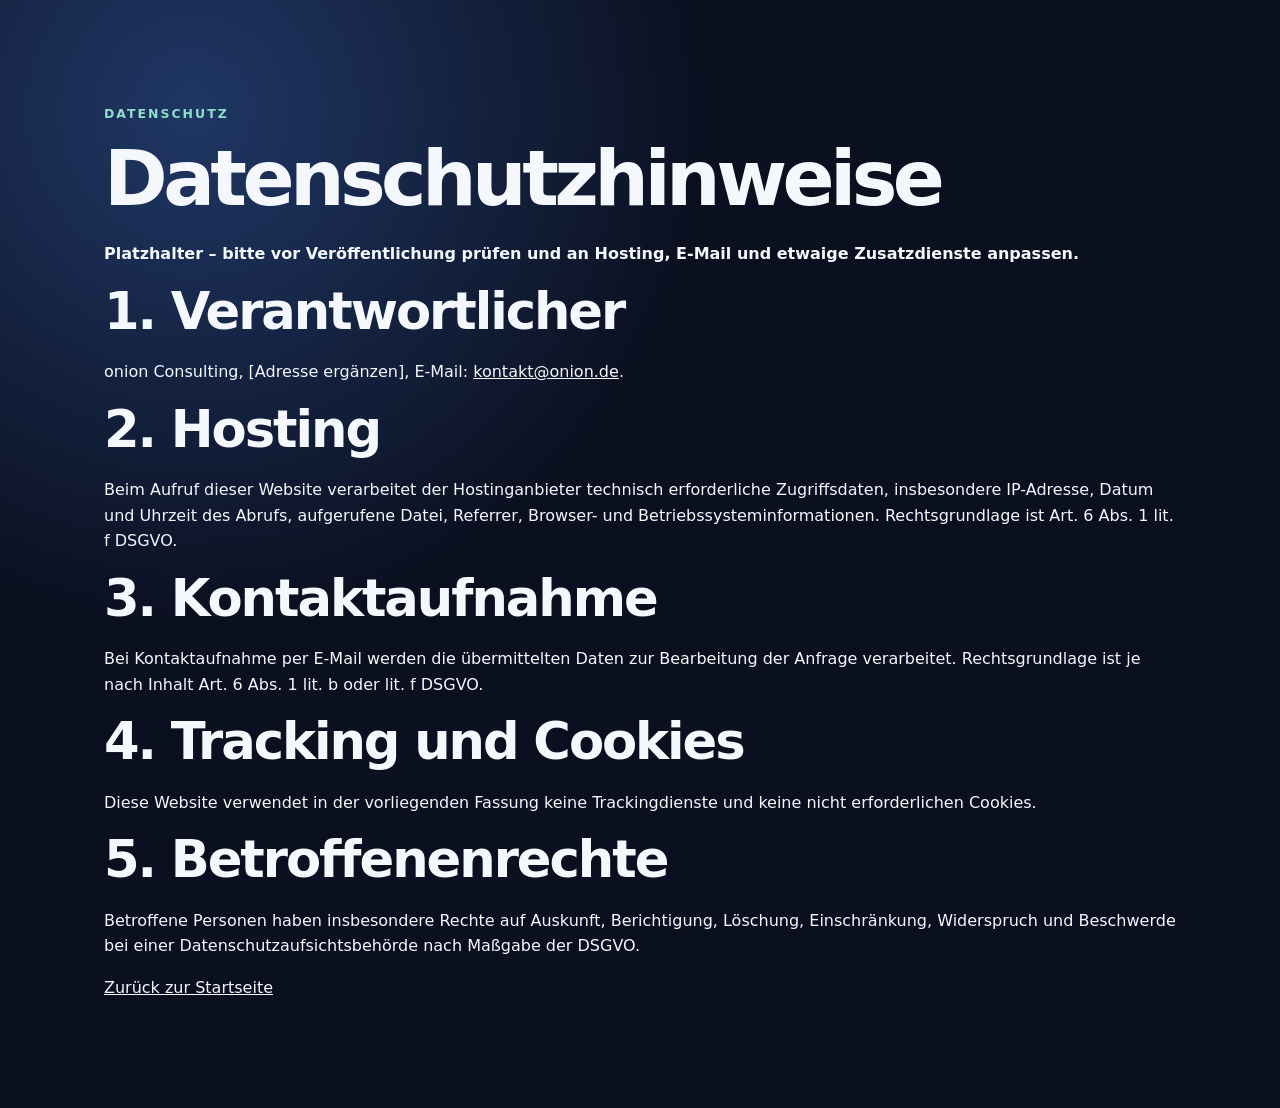
==== datenschutz.html @ c065c738 "Add files via upload" ====
<!doctype html><html lang="de"><head><meta charset="utf-8"><meta name="viewport" content="width=device-width, initial-scale=1"><title>Datenschutz | onion Consulting</title><link rel="stylesheet" href="assets/styles.css"></head><body><main class="section"><p class="eyebrow">Datenschutz</p><h1>Datenschutzhinweise</h1><p><strong>Platzhalter – bitte vor Veröffentlichung prüfen und an Hosting, E-Mail und etwaige Zusatzdienste anpassen.</strong></p><h2>1. Verantwortlicher</h2><p>onion Consulting, [Adresse ergänzen], E-Mail: <a href="mailto:kontakt@onion.de">kontakt@onion.de</a>.</p><h2>2. Hosting</h2><p>Beim Aufruf dieser Website verarbeitet der Hostinganbieter technisch erforderliche Zugriffsdaten, insbesondere IP-Adresse, Datum und Uhrzeit des Abrufs, aufgerufene Datei, Referrer, Browser- und Betriebssysteminformationen. Rechtsgrundlage ist Art. 6 Abs. 1 lit. f DSGVO.</p><h2>3. Kontaktaufnahme</h2><p>Bei Kontaktaufnahme per E-Mail werden die übermittelten Daten zur Bearbeitung der Anfrage verarbeitet. Rechtsgrundlage ist je nach Inhalt Art. 6 Abs. 1 lit. b oder lit. f DSGVO.</p><h2>4. Tracking und Cookies</h2><p>Diese Website verwendet in der vorliegenden Fassung keine Trackingdienste und keine nicht erforderlichen Cookies.</p><h2>5. Betroffenenrechte</h2><p>Betroffene Personen haben insbesondere Rechte auf Auskunft, Berichtigung, Löschung, Einschränkung, Widerspruch und Beschwerde bei einer Datenschutzaufsichtsbehörde nach Maßgabe der DSGVO.</p><p><a href="index.html">Zurück zur Startseite</a></p></main></body></html>
---- assets/styles.css ----
:root {
  --bg: #0b1020;
  --panel: #111a33;
  --text: #f4f7fb;
  --muted: #b9c3d6;
  --accent: #8ddfcb;
  --accent-dark: #48bba5;
  --line: rgba(255,255,255,.12);
  --shadow: 0 20px 60px rgba(0,0,0,.35);
  font-family: Inter, ui-sans-serif, system-ui, -apple-system, BlinkMacSystemFont, "Segoe UI", sans-serif;
}
* { box-sizing: border-box; }
html { scroll-behavior: smooth; }
body { margin: 0; color: var(--text); background: radial-gradient(circle at 15% 10%, #1f3765 0, transparent 35%), var(--bg); line-height: 1.6; }
a { color: inherit; }
.site-header { position: sticky; top: 0; z-index: 10; backdrop-filter: blur(16px); background: rgba(11,16,32,.78); border-bottom: 1px solid var(--line); }
.nav { max-width: 1120px; margin: 0 auto; padding: 18px 24px; display: flex; align-items: center; justify-content: space-between; }
.brand { display: flex; align-items: center; gap: 12px; text-decoration: none; font-weight: 750; }
.brand-mark { display: inline-grid; place-items: center; width: 36px; height: 36px; border-radius: 12px; background: linear-gradient(135deg, var(--accent), #fff0a3); color: #0b1020; font-weight: 900; }
.nav-links { display: flex; gap: 24px; color: var(--muted); }
.nav-links a { text-decoration: none; }
.nav-links a:hover { color: var(--text); }
.nav-toggle { display: none; }
.hero, .section { max-width: 1120px; margin: 0 auto; padding: 92px 24px; }
.hero { display: grid; grid-template-columns: minmax(0, 1fr) 340px; gap: 56px; align-items: center; }
.eyebrow { color: var(--accent); text-transform: uppercase; letter-spacing: .16em; font-size: .78rem; font-weight: 800; }
h1, h2, h3 { line-height: 1.1; margin: 0 0 20px; }
h1 { font-size: clamp(2.6rem, 6vw, 5.4rem); letter-spacing: -.06em; }
h2 { font-size: clamp(2rem, 4vw, 3.2rem); letter-spacing: -.04em; }
h3 { font-size: 1.35rem; }
.lead { font-size: 1.25rem; color: var(--muted); max-width: 780px; }
.hero-actions { display: flex; flex-wrap: wrap; gap: 14px; margin-top: 32px; }
.button { display: inline-flex; align-items: center; justify-content: center; min-height: 48px; padding: 0 20px; border-radius: 999px; font-weight: 750; text-decoration: none; border: 1px solid var(--line); }
.primary { background: var(--accent); color: #071017; border-color: var(--accent); }
.primary:hover { background: var(--accent-dark); }
.secondary { background: rgba(255,255,255,.06); }
.hero-card, .card, .cta { background: rgba(255,255,255,.06); border: 1px solid var(--line); border-radius: 28px; box-shadow: var(--shadow); }
.hero-card { padding: 28px; }
.hero-card ul { padding-left: 20px; color: var(--muted); }
.section-heading { max-width: 760px; margin-bottom: 34px; }
.grid { display: grid; grid-template-columns: repeat(4, minmax(0, 1fr)); gap: 18px; }
.card { padding: 26px; min-height: 250px; }
.card p, .cta p { color: var(--muted); }
.split { display: grid; grid-template-columns: .8fr 1.2fr; gap: 48px; align-items: start; }
.steps { display: grid; gap: 16px; }
.steps div { display: grid; grid-template-columns: 64px 1fr; gap: 18px; padding: 20px; border-top: 1px solid var(--line); }
.steps span { color: var(--accent); font-weight: 900; }
.cta { text-align: center; padding: 56px 28px; }
.footer { max-width: 1120px; margin: 0 auto; padding: 28px 24px 56px; display: flex; gap: 18px; justify-content: space-between; color: var(--muted); border-top: 1px solid var(--line); }
.footer a { color: var(--muted); }
@media (max-width: 900px) {
  .hero, .split { grid-template-columns: 1fr; }
  .grid { grid-template-columns: repeat(2, minmax(0, 1fr)); }
}
@media (max-width: 640px) {
  .nav { align-items: flex-start; }
  .nav-toggle { display: inline-flex; background: transparent; color: var(--text); border: 1px solid var(--line); border-radius: 999px; padding: 8px 12px; }
  .nav-links { display: none; position: absolute; left: 24px; right: 24px; top: 68px; padding: 18px; flex-direction: column; background: #111a33; border: 1px solid var(--line); border-radius: 18px; }
  .nav-links.open { display: flex; }
  .grid { grid-template-columns: 1fr; }
  .footer { flex-direction: column; }
}
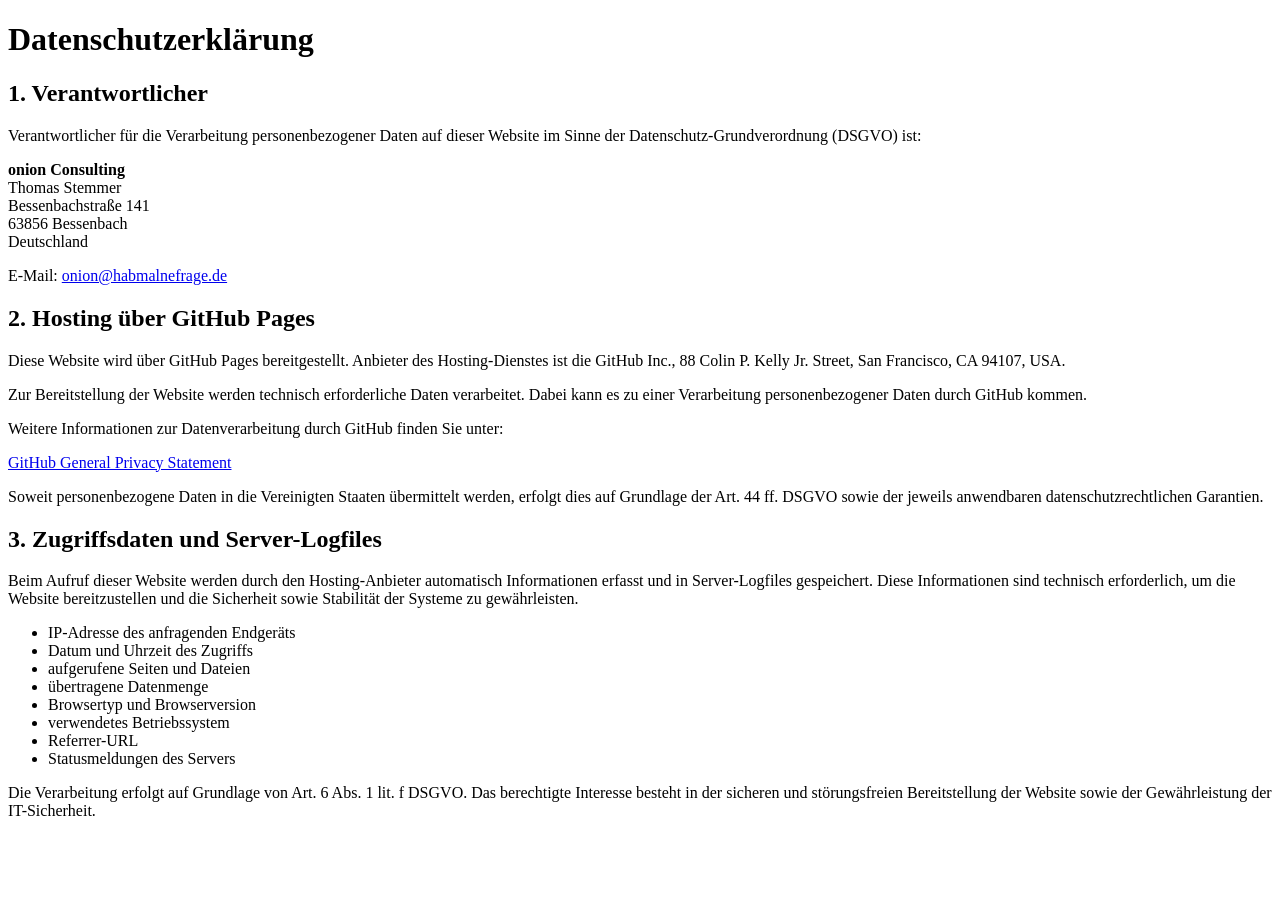
==== commit edf0813b: "Revise datenschutz.html with updated privacy policy Updated the privacy policy page with detailed in" ====
--- a/datenschutz.html
+++ b/datenschutz.html
@@ -1 +1,79 @@
-<!doctype html><html lang="de"><head><meta charset="utf-8"><meta name="viewport" content="width=device-width, initial-scale=1"><title>Datenschutz | onion Consulting</title><link rel="stylesheet" href="assets/styles.css"></head><body><main class="section"><p class="eyebrow">Datenschutz</p><h1>Datenschutzhinweise</h1><p><strong>Platzhalter – bitte vor Veröffentlichung prüfen und an Hosting, E-Mail und etwaige Zusatzdienste anpassen.</strong></p><h2>1. Verantwortlicher</h2><p>onion Consulting, [Adresse ergänzen], E-Mail: <a href="mailto:kontakt@onion.de">kontakt@onion.de</a>.</p><h2>2. Hosting</h2><p>Beim Aufruf dieser Website verarbeitet der Hostinganbieter technisch erforderliche Zugriffsdaten, insbesondere IP-Adresse, Datum und Uhrzeit des Abrufs, aufgerufene Datei, Referrer, Browser- und Betriebssysteminformationen. Rechtsgrundlage ist Art. 6 Abs. 1 lit. f DSGVO.</p><h2>3. Kontaktaufnahme</h2><p>Bei Kontaktaufnahme per E-Mail werden die übermittelten Daten zur Bearbeitung der Anfrage verarbeitet. Rechtsgrundlage ist je nach Inhalt Art. 6 Abs. 1 lit. b oder lit. f DSGVO.</p><h2>4. Tracking und Cookies</h2><p>Diese Website verwendet in der vorliegenden Fassung keine Trackingdienste und keine nicht erforderlichen Cookies.</p><h2>5. Betroffenenrechte</h2><p>Betroffene Personen haben insbesondere Rechte auf Auskunft, Berichtigung, Löschung, Einschränkung, Widerspruch und Beschwerde bei einer Datenschutzaufsichtsbehörde nach Maßgabe der DSGVO.</p><p><a href="index.html">Zurück zur Startseite</a></p></main></body></html>
+<!DOCTYPE html>
+<html lang="de">
+<head>
+    <meta charset="UTF-8">
+    <meta name="viewport" content="width=device-width, initial-scale=1.0">
+    <title>Datenschutzerklärung - onion Consulting</title>
+</head>
+<body>
+
+<h1>Datenschutzerklärung</h1>
+
+<h2>1. Verantwortlicher</h2>
+
+<p>
+Verantwortlicher für die Verarbeitung personenbezogener Daten auf dieser Website im Sinne der Datenschutz-Grundverordnung (DSGVO) ist:
+</p>
+
+<p>
+<strong>onion Consulting</strong><br>
+Thomas Stemmer<br>
+Bessenbachstraße 141<br>
+63856 Bessenbach<br>
+Deutschland
+</p>
+
+<p>
+E-Mail:
+<a href="mailto:onion@habmalnefrage.de">onion@habmalnefrage.de</a>
+</p>
+
+<h2>2. Hosting über GitHub Pages</h2>
+
+<p>
+Diese Website wird über GitHub Pages bereitgestellt. Anbieter des Hosting-Dienstes ist die GitHub Inc., 88 Colin P. Kelly Jr. Street, San Francisco, CA 94107, USA.
+</p>
+
+<p>
+Zur Bereitstellung der Website werden technisch erforderliche Daten verarbeitet. Dabei kann es zu einer Verarbeitung personenbezogener Daten durch GitHub kommen.
+</p>
+
+<p>
+Weitere Informationen zur Datenverarbeitung durch GitHub finden Sie unter:
+</p>
+
+<p>
+<a href="https://docs.github.com/site-policy/privacy-policies/github-general-privacy-statement" target="_blank">
+GitHub General Privacy Statement
+</a>
+</p>
+
+<p>
+Soweit personenbezogene Daten in die Vereinigten Staaten übermittelt werden, erfolgt dies auf Grundlage der Art. 44 ff. DSGVO sowie der jeweils anwendbaren datenschutzrechtlichen Garantien.
+</p>
+
+<h2>3. Zugriffsdaten und Server-Logfiles</h2>
+
+<p>
+Beim Aufruf dieser Website werden durch den Hosting-Anbieter automatisch Informationen erfasst und in Server-Logfiles gespeichert. Diese Informationen sind technisch erforderlich, um die Website bereitzustellen und die Sicherheit sowie Stabilität der Systeme zu gewährleisten.
+</p>
+
+<ul>
+<li>IP-Adresse des anfragenden Endgeräts</li>
+<li>Datum und Uhrzeit des Zugriffs</li>
+<li>aufgerufene Seiten und Dateien</li>
+<li>übertragene Datenmenge</li>
+<li>Browsertyp und Browserversion</li>
+<li>verwendetes Betriebssystem</li>
+<li>Referrer-URL</li>
+<li>Statusmeldungen des Servers</li>
+</ul>
+
+<p>
+Die Verarbeitung erfolgt auf Grundlage von Art. 6 Abs. 1 lit. f DSGVO. Das berechtigte Interesse besteht in der sicheren und störungsfreien Bereitstellung der Website sowie der Gewährleistung der IT-Sicherheit.
+</p>
+
+<!-- weitere Kapitel folgen -->
+
+</body>
+</html>
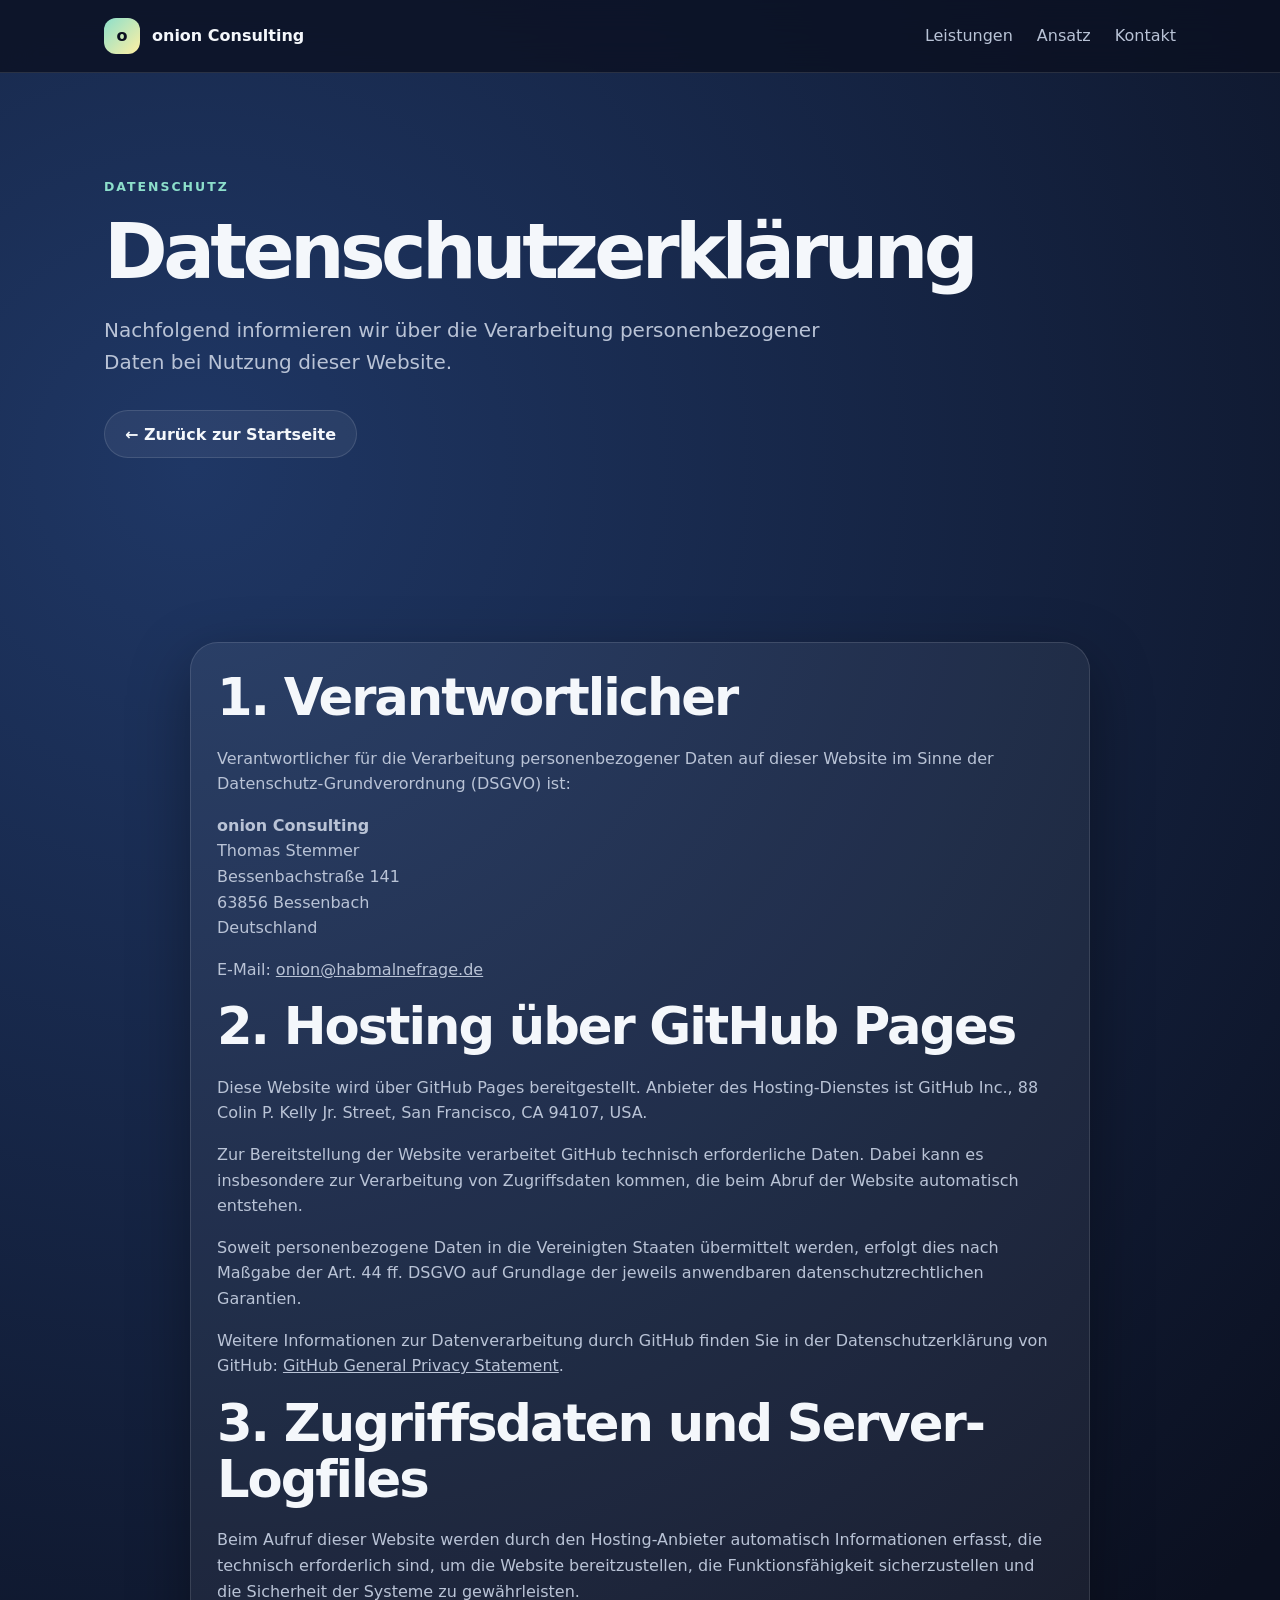
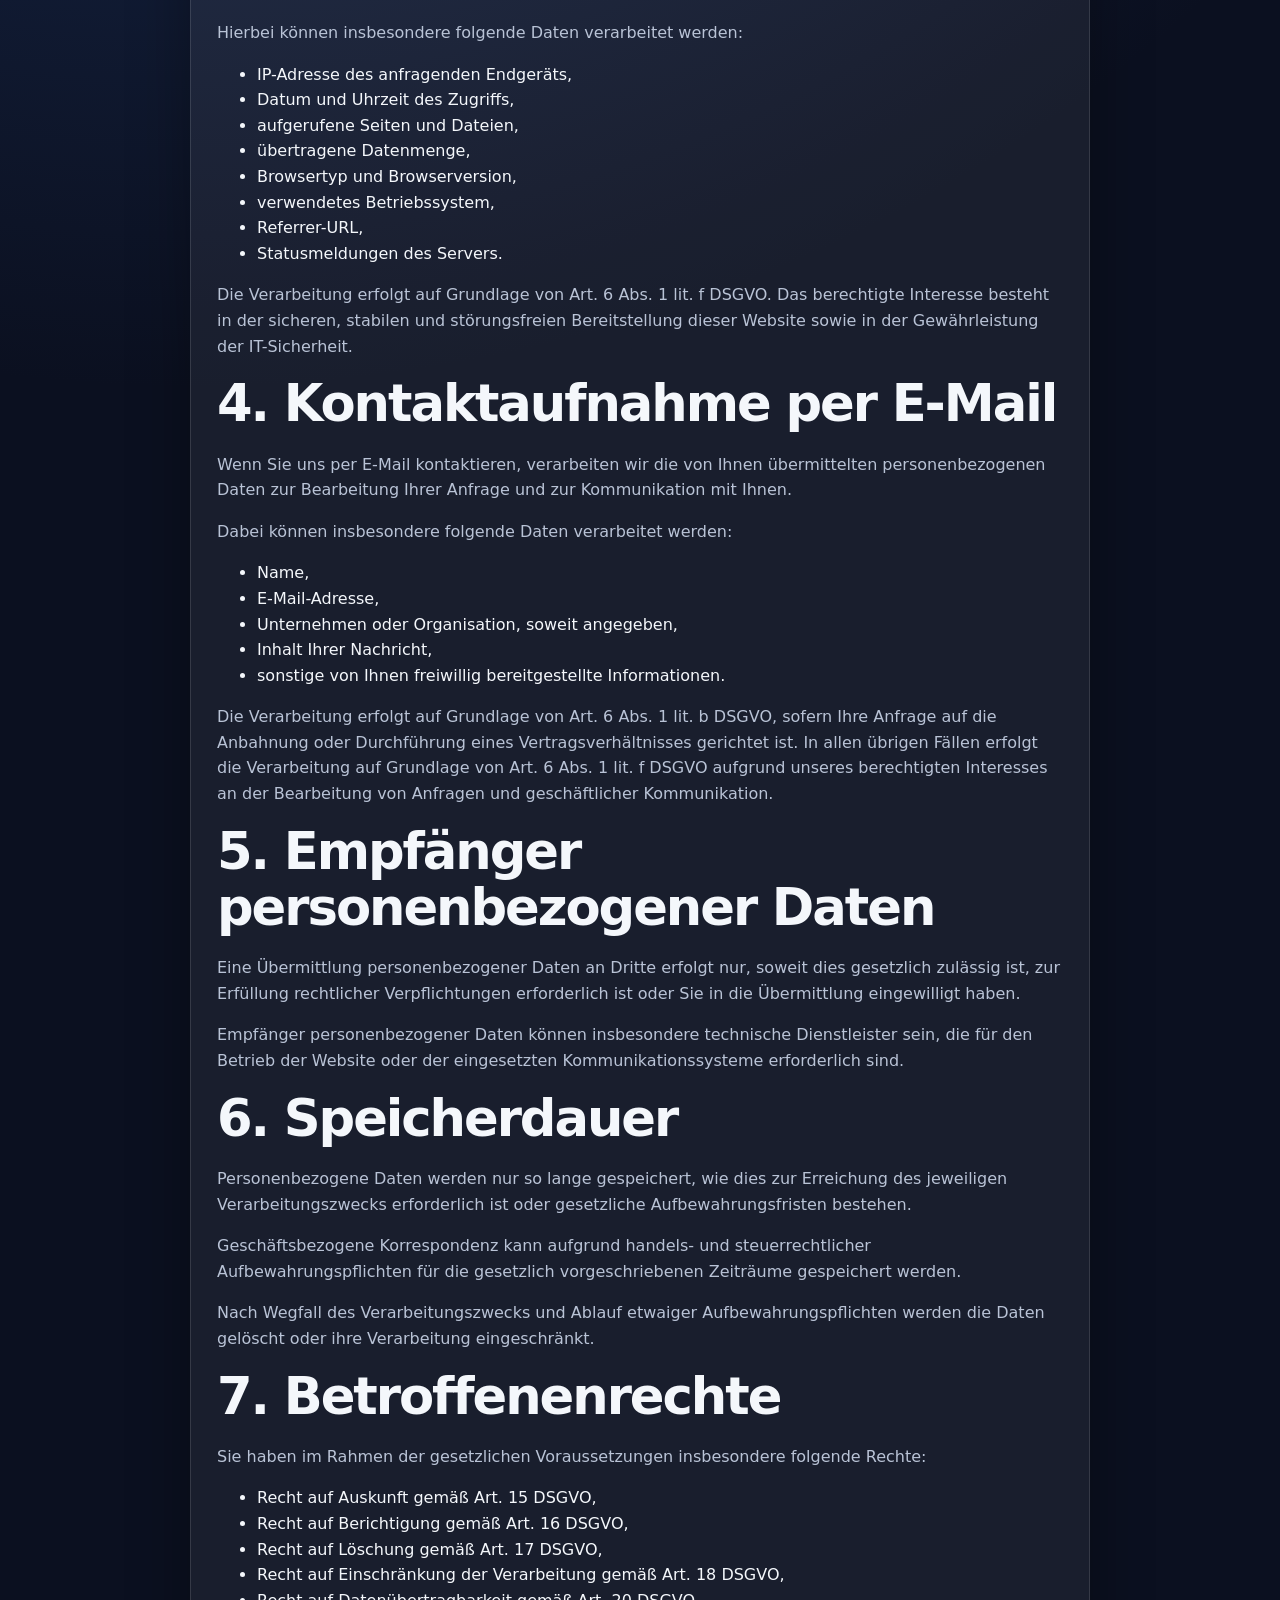
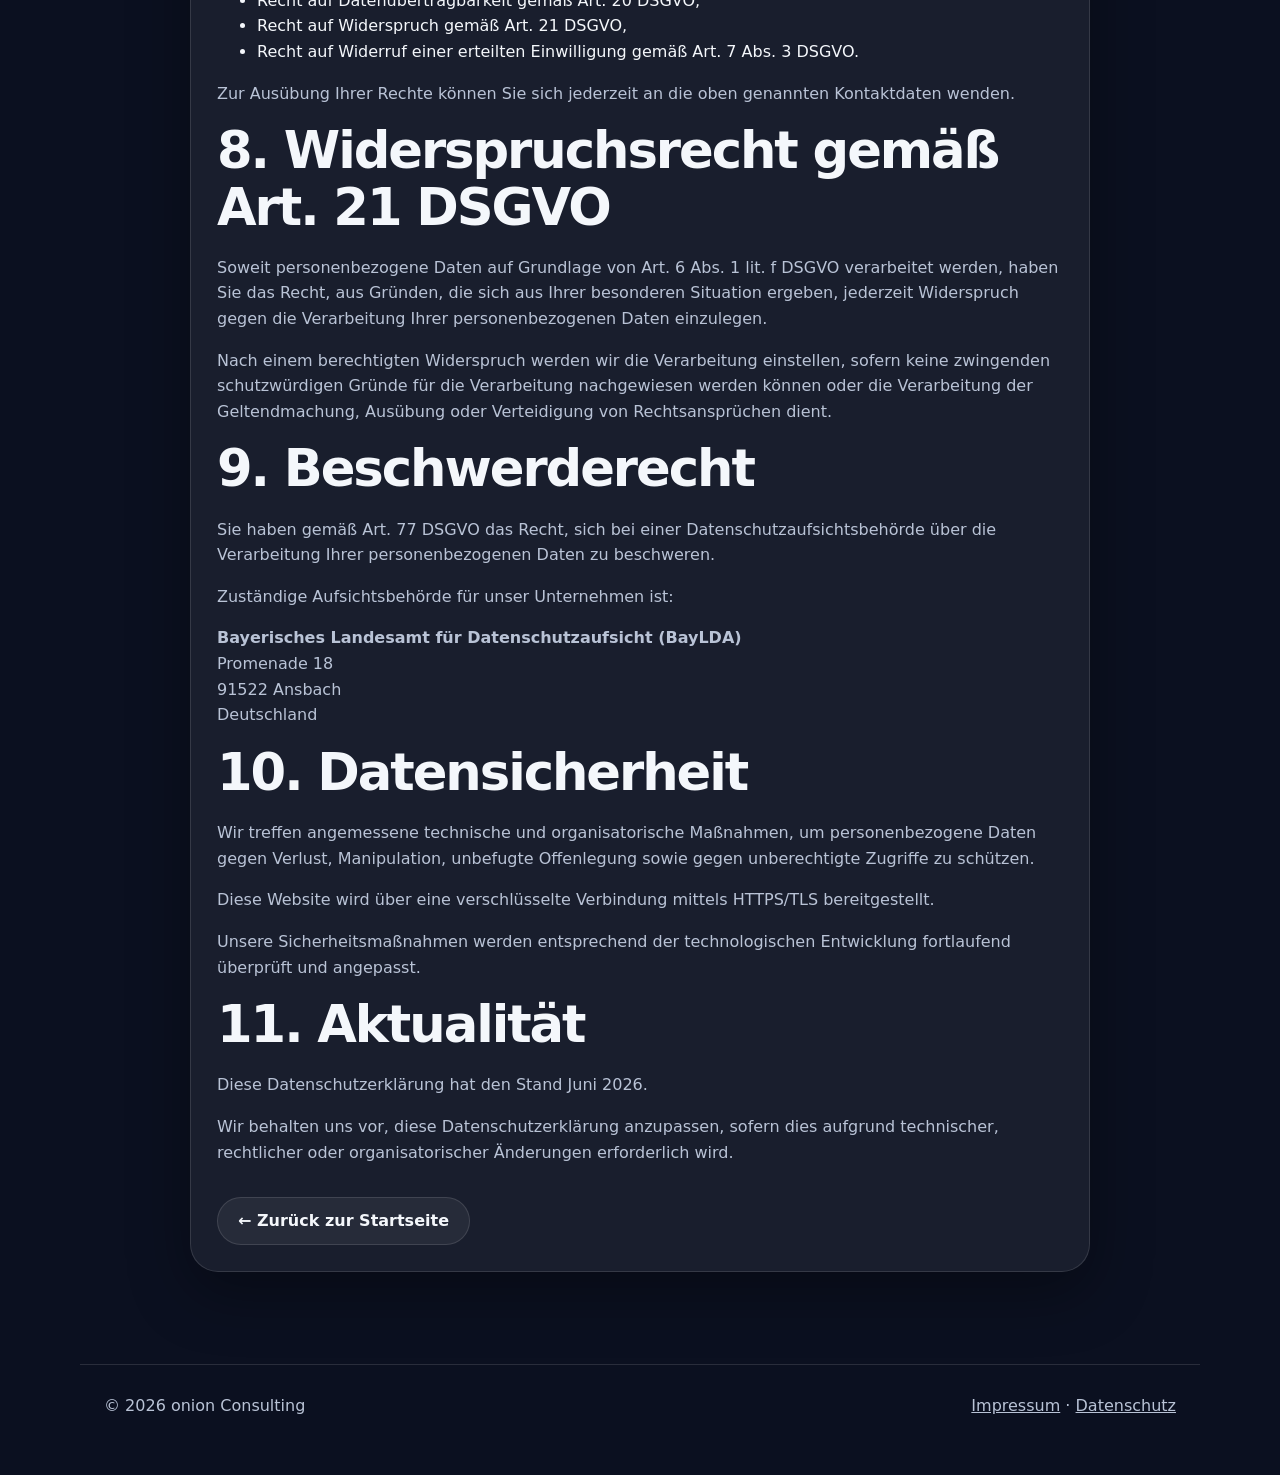
==== commit c1f10579: "Update datenschutz.html with new content and structure" ====
--- a/datenschutz.html
+++ b/datenschutz.html
@@ -1,79 +1,133 @@
-<!DOCTYPE html>
+<!doctype html>
 <html lang="de">
 <head>
-    <meta charset="UTF-8">
-    <meta name="viewport" content="width=device-width, initial-scale=1.0">
-    <title>Datenschutzerklärung - onion Consulting</title>
+  <meta charset="utf-8">
+  <meta name="viewport" content="width=device-width, initial-scale=1">
+  <title>Datenschutz | onion Consulting</title>
+  <meta name="description" content="Datenschutzerklärung der onion Consulting für die Nutzung dieser Website.">
+  <link rel="stylesheet" href="assets/styles.css">
 </head>
 <body>
+  <header class="site-header">
+    <nav class="nav" aria-label="Hauptnavigation">
+      <a class="brand" href="index.html" aria-label="onion Consulting Startseite">
+        <span class="brand-mark">o</span><span>onion Consulting</span>
+      </a>
+      <div class="nav-links" id="nav-links">
+        <a href="index.html#leistungen">Leistungen</a>
+        <a href="index.html#ansatz">Ansatz</a>
+        <a href="index.html#kontakt">Kontakt</a>
+      </div>
+    </nav>
+  </header>
 
-<h1>Datenschutzerklärung</h1>
+  <main>
+    <section class="section">
+      <p class="eyebrow">Datenschutz</p>
+      <h1>Datenschutzerklärung</h1>
+      <p class="lead">Nachfolgend informieren wir über die Verarbeitung personenbezogener Daten bei Nutzung dieser Website.</p>
+      <div class="hero-actions">
+        <a class="button secondary" href="index.html">← Zurück zur Startseite</a>
+      </div>
+    </section>
 
-<h2>1. Verantwortlicher</h2>
+    <section class="section">
+      <article class="card" style="min-height:auto; max-width: 900px; margin: 0 auto;">
+        <h2>1. Verantwortlicher</h2>
+        <p>Verantwortlicher für die Verarbeitung personenbezogener Daten auf dieser Website im Sinne der Datenschutz-Grundverordnung (DSGVO) ist:</p>
+        <p><strong>onion Consulting</strong><br>
+        Thomas Stemmer<br>
+        Bessenbachstraße 141<br>
+        63856 Bessenbach<br>
+        Deutschland</p>
+        <p>E-Mail: <a href="mailto:onion@habmalnefrage.de">onion@habmalnefrage.de</a></p>
 
-<p>
-Verantwortlicher für die Verarbeitung personenbezogener Daten auf dieser Website im Sinne der Datenschutz-Grundverordnung (DSGVO) ist:
-</p>
+        <h2>2. Hosting über GitHub Pages</h2>
+        <p>Diese Website wird über GitHub Pages bereitgestellt. Anbieter des Hosting-Dienstes ist GitHub Inc., 88 Colin P. Kelly Jr. Street, San Francisco, CA 94107, USA.</p>
+        <p>Zur Bereitstellung der Website verarbeitet GitHub technisch erforderliche Daten. Dabei kann es insbesondere zur Verarbeitung von Zugriffsdaten kommen, die beim Abruf der Website automatisch entstehen.</p>
+        <p>Soweit personenbezogene Daten in die Vereinigten Staaten übermittelt werden, erfolgt dies nach Maßgabe der Art. 44 ff. DSGVO auf Grundlage der jeweils anwendbaren datenschutzrechtlichen Garantien.</p>
+        <p>Weitere Informationen zur Datenverarbeitung durch GitHub finden Sie in der Datenschutzerklärung von GitHub: <a href="https://docs.github.com/site-policy/privacy-policies/github-general-privacy-statement" target="_blank" rel="noopener noreferrer">GitHub General Privacy Statement</a>.</p>
 
-<p>
-<strong>onion Consulting</strong><br>
-Thomas Stemmer<br>
-Bessenbachstraße 141<br>
-63856 Bessenbach<br>
-Deutschland
-</p>
+        <h2>3. Zugriffsdaten und Server-Logfiles</h2>
+        <p>Beim Aufruf dieser Website werden durch den Hosting-Anbieter automatisch Informationen erfasst, die technisch erforderlich sind, um die Website bereitzustellen, die Funktionsfähigkeit sicherzustellen und die Sicherheit der Systeme zu gewährleisten.</p>
+        <p>Hierbei können insbesondere folgende Daten verarbeitet werden:</p>
+        <ul>
+          <li>IP-Adresse des anfragenden Endgeräts,</li>
+          <li>Datum und Uhrzeit des Zugriffs,</li>
+          <li>aufgerufene Seiten und Dateien,</li>
+          <li>übertragene Datenmenge,</li>
+          <li>Browsertyp und Browserversion,</li>
+          <li>verwendetes Betriebssystem,</li>
+          <li>Referrer-URL,</li>
+          <li>Statusmeldungen des Servers.</li>
+        </ul>
+        <p>Die Verarbeitung erfolgt auf Grundlage von Art. 6 Abs. 1 lit. f DSGVO. Das berechtigte Interesse besteht in der sicheren, stabilen und störungsfreien Bereitstellung dieser Website sowie in der Gewährleistung der IT-Sicherheit.</p>
 
-<p>
-E-Mail:
-<a href="mailto:onion@habmalnefrage.de">onion@habmalnefrage.de</a>
-</p>
+        <h2>4. Kontaktaufnahme per E-Mail</h2>
+        <p>Wenn Sie uns per E-Mail kontaktieren, verarbeiten wir die von Ihnen übermittelten personenbezogenen Daten zur Bearbeitung Ihrer Anfrage und zur Kommunikation mit Ihnen.</p>
+        <p>Dabei können insbesondere folgende Daten verarbeitet werden:</p>
+        <ul>
+          <li>Name,</li>
+          <li>E-Mail-Adresse,</li>
+          <li>Unternehmen oder Organisation, soweit angegeben,</li>
+          <li>Inhalt Ihrer Nachricht,</li>
+          <li>sonstige von Ihnen freiwillig bereitgestellte Informationen.</li>
+        </ul>
+        <p>Die Verarbeitung erfolgt auf Grundlage von Art. 6 Abs. 1 lit. b DSGVO, sofern Ihre Anfrage auf die Anbahnung oder Durchführung eines Vertragsverhältnisses gerichtet ist. In allen übrigen Fällen erfolgt die Verarbeitung auf Grundlage von Art. 6 Abs. 1 lit. f DSGVO aufgrund unseres berechtigten Interesses an der Bearbeitung von Anfragen und geschäftlicher Kommunikation.</p>
 
-<h2>2. Hosting über GitHub Pages</h2>
+        <h2>5. Empfänger personenbezogener Daten</h2>
+        <p>Eine Übermittlung personenbezogener Daten an Dritte erfolgt nur, soweit dies gesetzlich zulässig ist, zur Erfüllung rechtlicher Verpflichtungen erforderlich ist oder Sie in die Übermittlung eingewilligt haben.</p>
+        <p>Empfänger personenbezogener Daten können insbesondere technische Dienstleister sein, die für den Betrieb der Website oder der eingesetzten Kommunikationssysteme erforderlich sind.</p>
 
-<p>
-Diese Website wird über GitHub Pages bereitgestellt. Anbieter des Hosting-Dienstes ist die GitHub Inc., 88 Colin P. Kelly Jr. Street, San Francisco, CA 94107, USA.
-</p>
+        <h2>6. Speicherdauer</h2>
+        <p>Personenbezogene Daten werden nur so lange gespeichert, wie dies zur Erreichung des jeweiligen Verarbeitungszwecks erforderlich ist oder gesetzliche Aufbewahrungsfristen bestehen.</p>
+        <p>Geschäftsbezogene Korrespondenz kann aufgrund handels- und steuerrechtlicher Aufbewahrungspflichten für die gesetzlich vorgeschriebenen Zeiträume gespeichert werden.</p>
+        <p>Nach Wegfall des Verarbeitungszwecks und Ablauf etwaiger Aufbewahrungspflichten werden die Daten gelöscht oder ihre Verarbeitung eingeschränkt.</p>
 
-<p>
-Zur Bereitstellung der Website werden technisch erforderliche Daten verarbeitet. Dabei kann es zu einer Verarbeitung personenbezogener Daten durch GitHub kommen.
-</p>
+        <h2>7. Betroffenenrechte</h2>
+        <p>Sie haben im Rahmen der gesetzlichen Voraussetzungen insbesondere folgende Rechte:</p>
+        <ul>
+          <li>Recht auf Auskunft gemäß Art. 15 DSGVO,</li>
+          <li>Recht auf Berichtigung gemäß Art. 16 DSGVO,</li>
+          <li>Recht auf Löschung gemäß Art. 17 DSGVO,</li>
+          <li>Recht auf Einschränkung der Verarbeitung gemäß Art. 18 DSGVO,</li>
+          <li>Recht auf Datenübertragbarkeit gemäß Art. 20 DSGVO,</li>
+          <li>Recht auf Widerspruch gemäß Art. 21 DSGVO,</li>
+          <li>Recht auf Widerruf einer erteilten Einwilligung gemäß Art. 7 Abs. 3 DSGVO.</li>
+        </ul>
+        <p>Zur Ausübung Ihrer Rechte können Sie sich jederzeit an die oben genannten Kontaktdaten wenden.</p>
 
-<p>
-Weitere Informationen zur Datenverarbeitung durch GitHub finden Sie unter:
-</p>
+        <h2>8. Widerspruchsrecht gemäß Art. 21 DSGVO</h2>
+        <p>Soweit personenbezogene Daten auf Grundlage von Art. 6 Abs. 1 lit. f DSGVO verarbeitet werden, haben Sie das Recht, aus Gründen, die sich aus Ihrer besonderen Situation ergeben, jederzeit Widerspruch gegen die Verarbeitung Ihrer personenbezogenen Daten einzulegen.</p>
+        <p>Nach einem berechtigten Widerspruch werden wir die Verarbeitung einstellen, sofern keine zwingenden schutzwürdigen Gründe für die Verarbeitung nachgewiesen werden können oder die Verarbeitung der Geltendmachung, Ausübung oder Verteidigung von Rechtsansprüchen dient.</p>
 
-<p>
-<a href="https://docs.github.com/site-policy/privacy-policies/github-general-privacy-statement" target="_blank">
-GitHub General Privacy Statement
-</a>
-</p>
+        <h2>9. Beschwerderecht</h2>
+        <p>Sie haben gemäß Art. 77 DSGVO das Recht, sich bei einer Datenschutzaufsichtsbehörde über die Verarbeitung Ihrer personenbezogenen Daten zu beschweren.</p>
+        <p>Zuständige Aufsichtsbehörde für unser Unternehmen ist:</p>
+        <p><strong>Bayerisches Landesamt für Datenschutzaufsicht (BayLDA)</strong><br>
+        Promenade 18<br>
+        91522 Ansbach<br>
+        Deutschland</p>
 
-<p>
-Soweit personenbezogene Daten in die Vereinigten Staaten übermittelt werden, erfolgt dies auf Grundlage der Art. 44 ff. DSGVO sowie der jeweils anwendbaren datenschutzrechtlichen Garantien.
-</p>
+        <h2>10. Datensicherheit</h2>
+        <p>Wir treffen angemessene technische und organisatorische Maßnahmen, um personenbezogene Daten gegen Verlust, Manipulation, unbefugte Offenlegung sowie gegen unberechtigte Zugriffe zu schützen.</p>
+        <p>Diese Website wird über eine verschlüsselte Verbindung mittels HTTPS/TLS bereitgestellt.</p>
+        <p>Unsere Sicherheitsmaßnahmen werden entsprechend der technologischen Entwicklung fortlaufend überprüft und angepasst.</p>
 
-<h2>3. Zugriffsdaten und Server-Logfiles</h2>
+        <h2>11. Aktualität</h2>
+        <p>Diese Datenschutzerklärung hat den Stand Juni 2026.</p>
+        <p>Wir behalten uns vor, diese Datenschutzerklärung anzupassen, sofern dies aufgrund technischer, rechtlicher oder organisatorischer Änderungen erforderlich wird.</p>
 
-<p>
-Beim Aufruf dieser Website werden durch den Hosting-Anbieter automatisch Informationen erfasst und in Server-Logfiles gespeichert. Diese Informationen sind technisch erforderlich, um die Website bereitzustellen und die Sicherheit sowie Stabilität der Systeme zu gewährleisten.
-</p>
+        <div class="hero-actions">
+          <a class="button secondary" href="index.html">← Zurück zur Startseite</a>
+        </div>
+      </article>
+    </section>
+  </main>
 
-<ul>
-<li>IP-Adresse des anfragenden Endgeräts</li>
-<li>Datum und Uhrzeit des Zugriffs</li>
-<li>aufgerufene Seiten und Dateien</li>
-<li>übertragene Datenmenge</li>
-<li>Browsertyp und Browserversion</li>
-<li>verwendetes Betriebssystem</li>
-<li>Referrer-URL</li>
-<li>Statusmeldungen des Servers</li>
-</ul>
-
-<p>
-Die Verarbeitung erfolgt auf Grundlage von Art. 6 Abs. 1 lit. f DSGVO. Das berechtigte Interesse besteht in der sicheren und störungsfreien Bereitstellung der Website sowie der Gewährleistung der IT-Sicherheit.
-</p>
-
-<!-- weitere Kapitel folgen -->
-
+  <footer class="footer">
+    <span>© 2026 onion Consulting</span>
+    <span><a href="impressum.html">Impressum</a> · <a href="datenschutz.html">Datenschutz</a></span>
+  </footer>
 </body>
 </html>
--- a/assets/styles.css
+++ b/assets/styles.css
@@ -0,0 +1,62 @@
+:root {
+  --bg: #0b1020;
+  --panel: #111a33;
+  --text: #f4f7fb;
+  --muted: #b9c3d6;
+  --accent: #8ddfcb;
+  --accent-dark: #48bba5;
+  --line: rgba(255,255,255,.12);
+  --shadow: 0 20px 60px rgba(0,0,0,.35);
+  font-family: Inter, ui-sans-serif, system-ui, -apple-system, BlinkMacSystemFont, "Segoe UI", sans-serif;
+}
+* { box-sizing: border-box; }
+html { scroll-behavior: smooth; }
+body { margin: 0; color: var(--text); background: radial-gradient(circle at 15% 10%, #1f3765 0, transparent 35%), var(--bg); line-height: 1.6; }
+a { color: inherit; }
+.site-header { position: sticky; top: 0; z-index: 10; backdrop-filter: blur(16px); background: rgba(11,16,32,.78); border-bottom: 1px solid var(--line); }
+.nav { max-width: 1120px; margin: 0 auto; padding: 18px 24px; display: flex; align-items: center; justify-content: space-between; }
+.brand { display: flex; align-items: center; gap: 12px; text-decoration: none; font-weight: 750; }
+.brand-mark { display: inline-grid; place-items: center; width: 36px; height: 36px; border-radius: 12px; background: linear-gradient(135deg, var(--accent), #fff0a3); color: #0b1020; font-weight: 900; }
+.nav-links { display: flex; gap: 24px; color: var(--muted); }
+.nav-links a { text-decoration: none; }
+.nav-links a:hover { color: var(--text); }
+.nav-toggle { display: none; }
+.hero, .section { max-width: 1120px; margin: 0 auto; padding: 92px 24px; }
+.hero { display: grid; grid-template-columns: minmax(0, 1fr) 340px; gap: 56px; align-items: center; }
+.eyebrow { color: var(--accent); text-transform: uppercase; letter-spacing: .16em; font-size: .78rem; font-weight: 800; }
+h1, h2, h3 { line-height: 1.1; margin: 0 0 20px; }
+h1 { font-size: clamp(2.6rem, 6vw, 5.4rem); letter-spacing: -.06em; }
+h2 { font-size: clamp(2rem, 4vw, 3.2rem); letter-spacing: -.04em; }
+h3 { font-size: 1.35rem; }
+.lead { font-size: 1.25rem; color: var(--muted); max-width: 780px; }
+.hero-actions { display: flex; flex-wrap: wrap; gap: 14px; margin-top: 32px; }
+.button { display: inline-flex; align-items: center; justify-content: center; min-height: 48px; padding: 0 20px; border-radius: 999px; font-weight: 750; text-decoration: none; border: 1px solid var(--line); }
+.primary { background: var(--accent); color: #071017; border-color: var(--accent); }
+.primary:hover { background: var(--accent-dark); }
+.secondary { background: rgba(255,255,255,.06); }
+.hero-card, .card, .cta { background: rgba(255,255,255,.06); border: 1px solid var(--line); border-radius: 28px; box-shadow: var(--shadow); }
+.hero-card { padding: 28px; }
+.hero-card ul { padding-left: 20px; color: var(--muted); }
+.section-heading { max-width: 760px; margin-bottom: 34px; }
+.grid { display: grid; grid-template-columns: repeat(4, minmax(0, 1fr)); gap: 18px; }
+.card { padding: 26px; min-height: 250px; }
+.card p, .cta p { color: var(--muted); }
+.split { display: grid; grid-template-columns: .8fr 1.2fr; gap: 48px; align-items: start; }
+.steps { display: grid; gap: 16px; }
+.steps div { display: grid; grid-template-columns: 64px 1fr; gap: 18px; padding: 20px; border-top: 1px solid var(--line); }
+.steps span { color: var(--accent); font-weight: 900; }
+.cta { text-align: center; padding: 56px 28px; }
+.footer { max-width: 1120px; margin: 0 auto; padding: 28px 24px 56px; display: flex; gap: 18px; justify-content: space-between; color: var(--muted); border-top: 1px solid var(--line); }
+.footer a { color: var(--muted); }
+@media (max-width: 900px) {
+  .hero, .split { grid-template-columns: 1fr; }
+  .grid { grid-template-columns: repeat(2, minmax(0, 1fr)); }
+}
+@media (max-width: 640px) {
+  .nav { align-items: flex-start; }
+  .nav-toggle { display: inline-flex; background: transparent; color: var(--text); border: 1px solid var(--line); border-radius: 999px; padding: 8px 12px; }
+  .nav-links { display: none; position: absolute; left: 24px; right: 24px; top: 68px; padding: 18px; flex-direction: column; background: #111a33; border: 1px solid var(--line); border-radius: 18px; }
+  .nav-links.open { display: flex; }
+  .grid { grid-template-columns: 1fr; }
+  .footer { flex-direction: column; }
+}
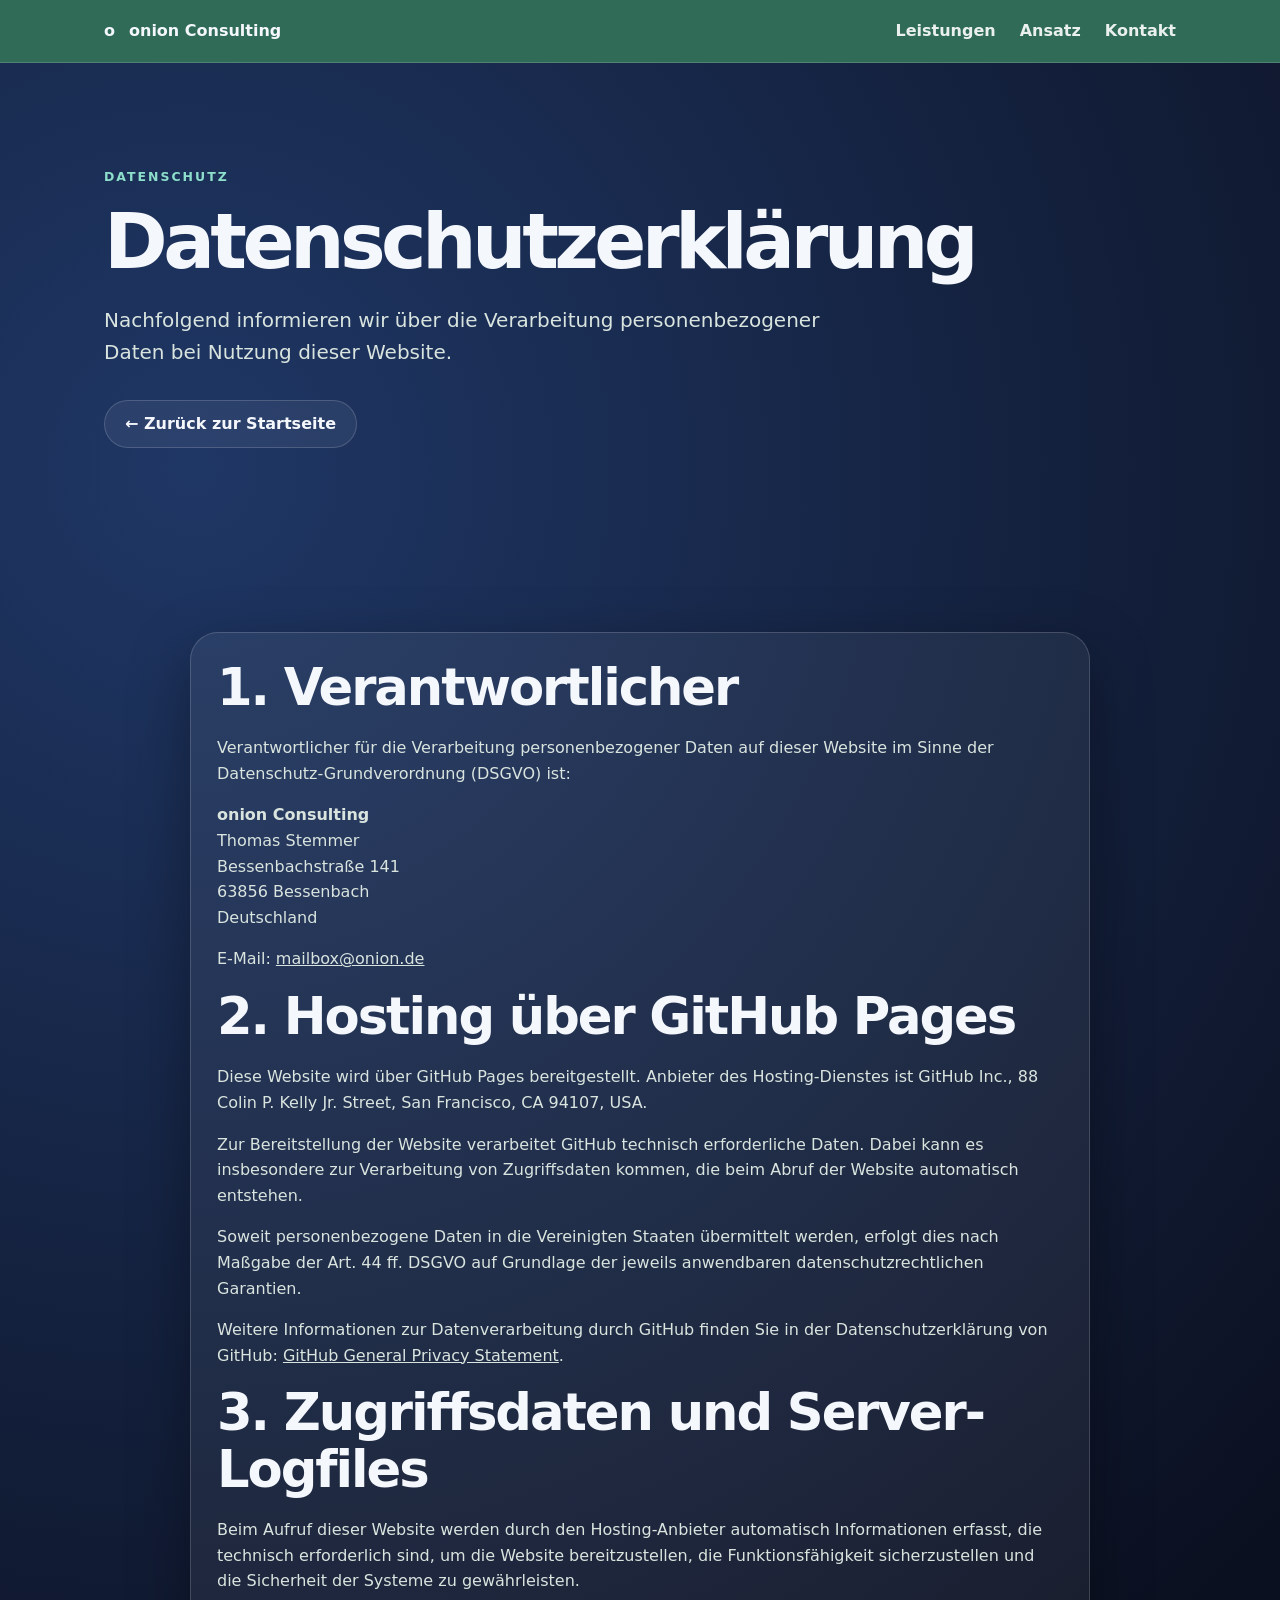
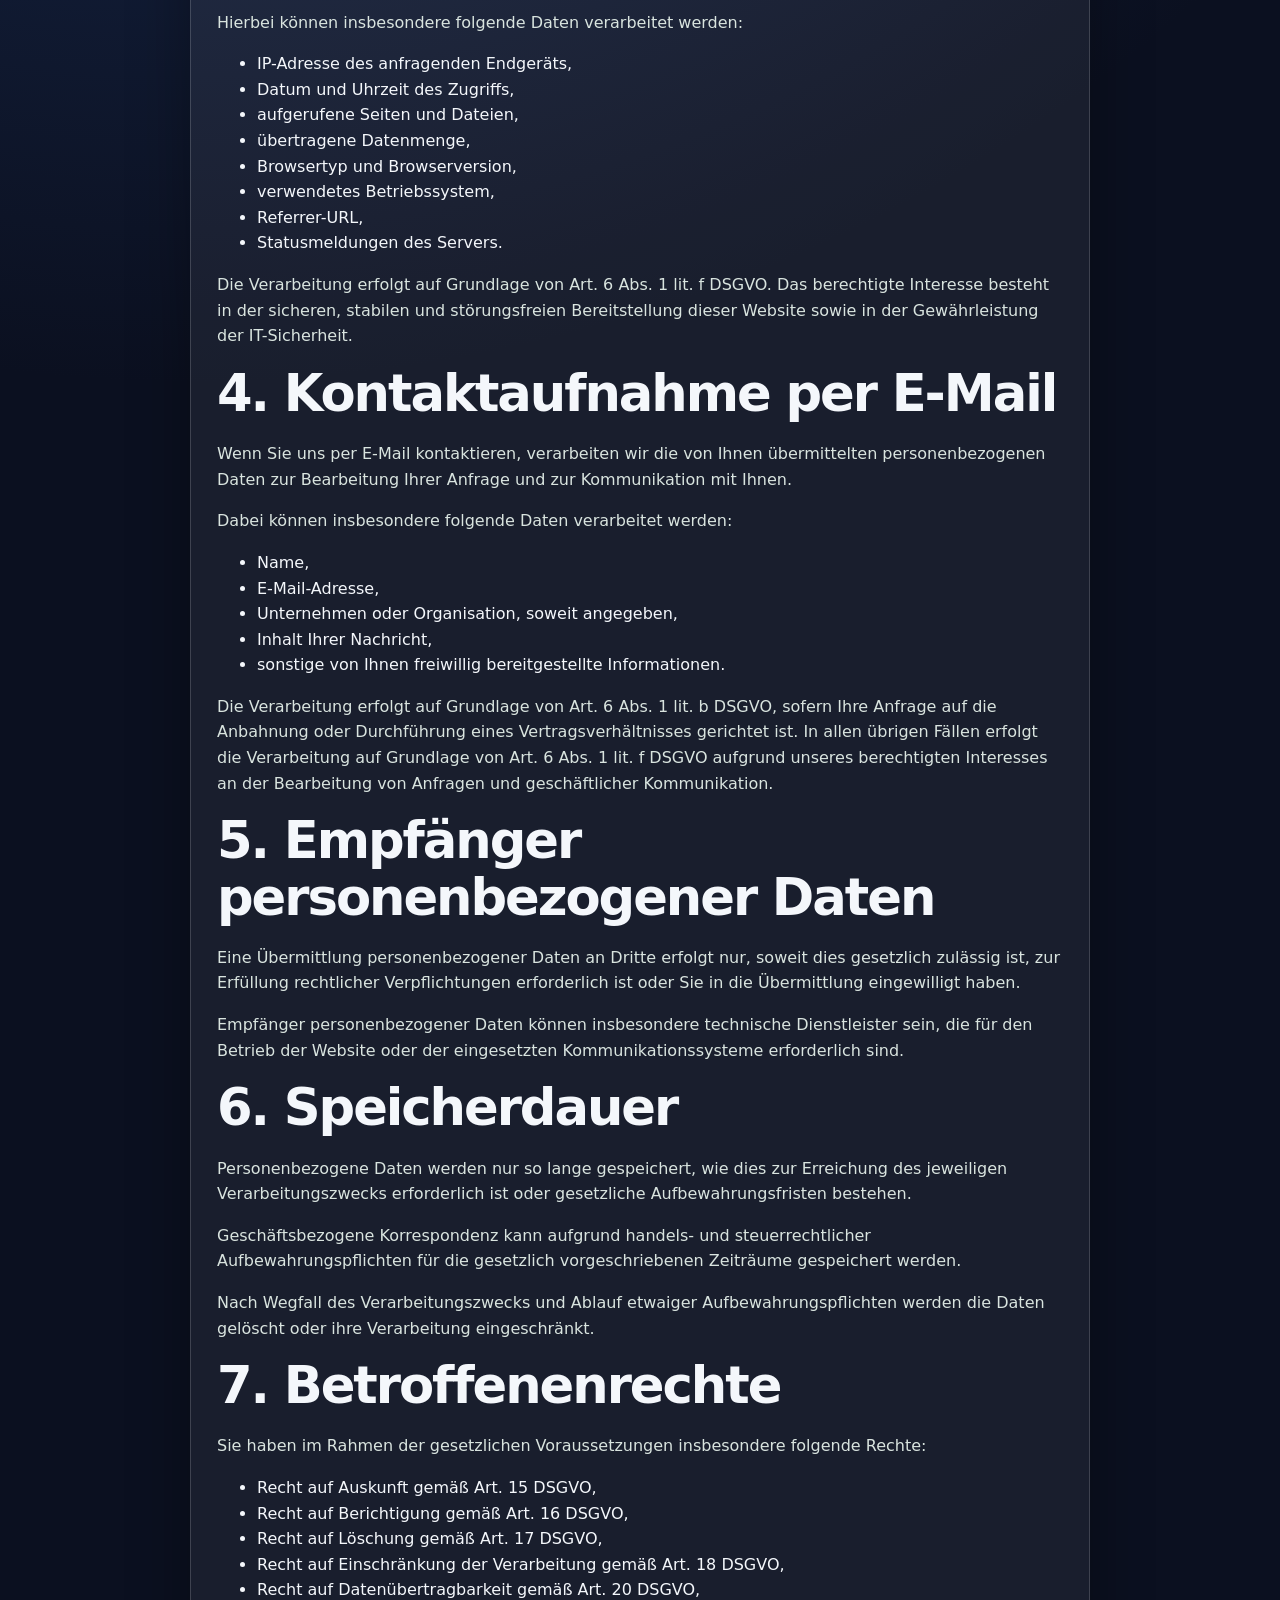
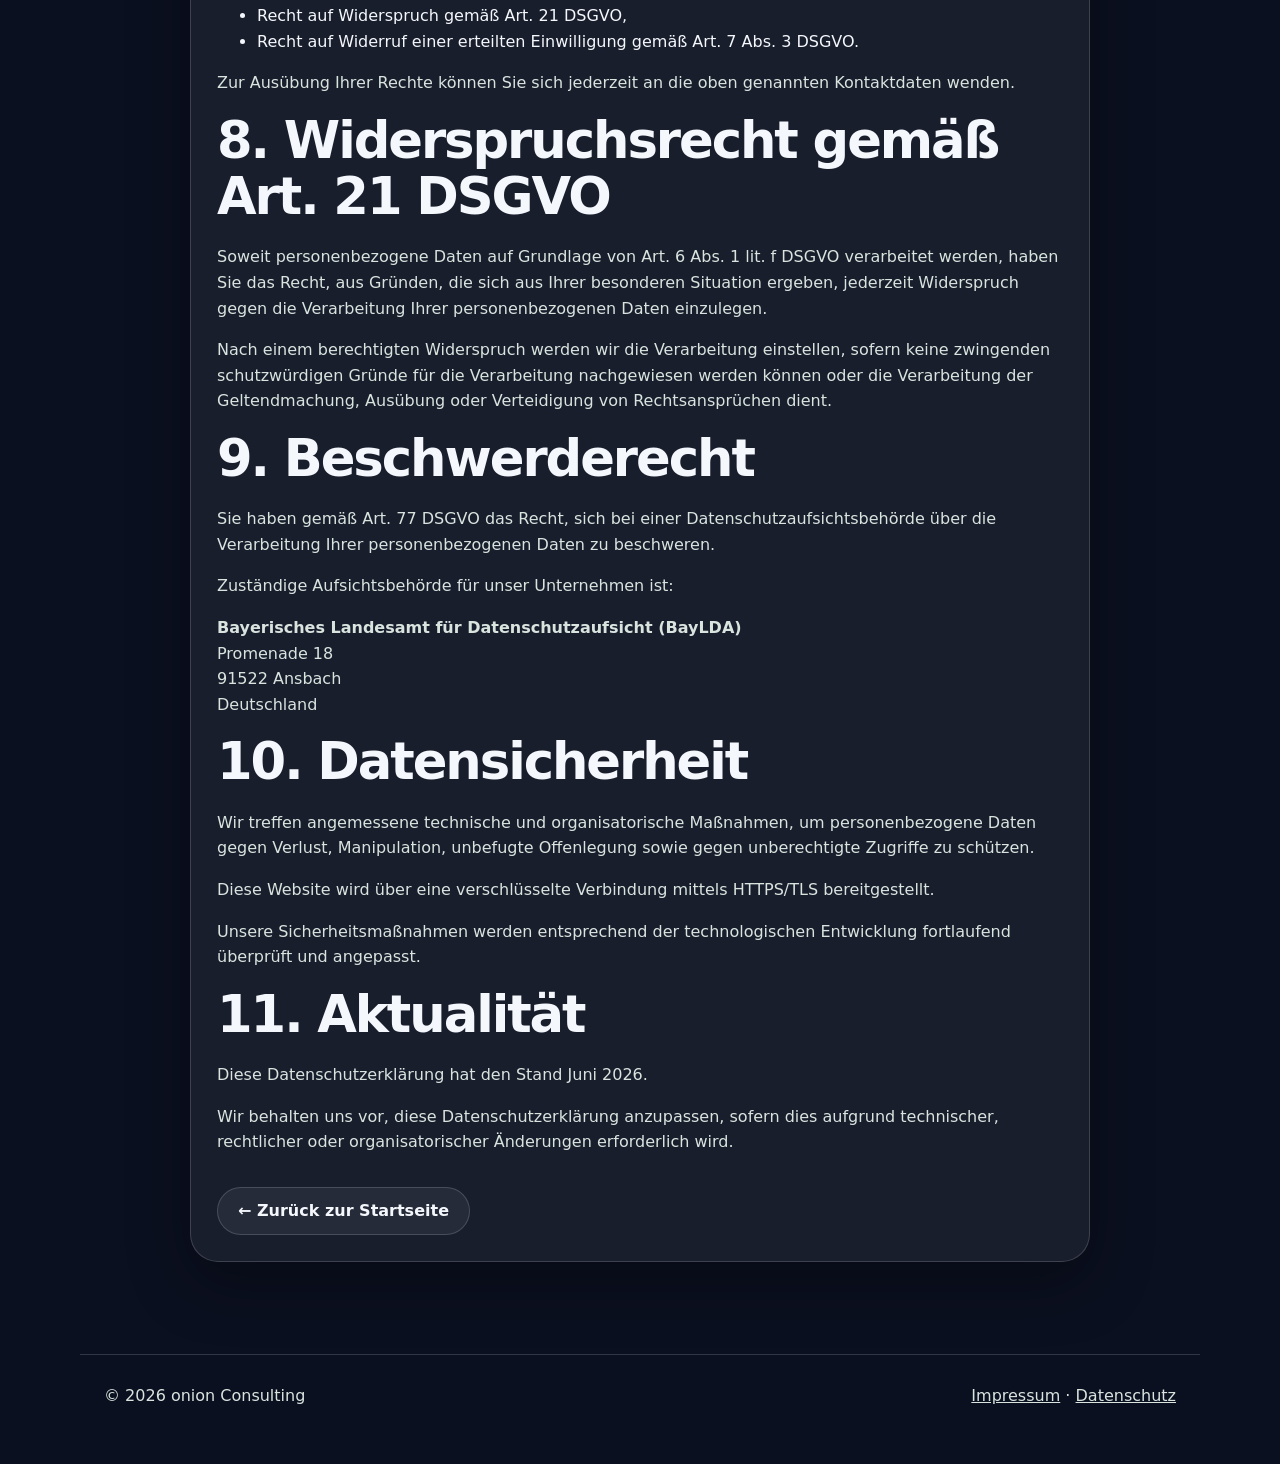
==== commit 7defe4fe: "Update email address in datenschutz.html" ====
--- a/datenschutz.html
+++ b/datenschutz.html
@@ -40,7 +40,7 @@
         Bessenbachstraße 141<br>
         63856 Bessenbach<br>
         Deutschland</p>
-        <p>E-Mail: <a href="mailto:onion@habmalnefrage.de">onion@habmalnefrage.de</a></p>
+        <p>E-Mail: <a href="mailto:mailbox@onion.de">mailbox@onion.de</a></p>
 
         <h2>2. Hosting über GitHub Pages</h2>
         <p>Diese Website wird über GitHub Pages bereitgestellt. Anbieter des Hosting-Dienstes ist GitHub Inc., 88 Colin P. Kelly Jr. Street, San Francisco, CA 94107, USA.</p>
--- a/assets/styles.css
+++ b/assets/styles.css
@@ -1,61 +1,264 @@
 :root {
   --bg: #0b1020;
   --panel: #111a33;
+  --header: #2F6B57;
   --text: #f4f7fb;
-  --muted: #b9c3d6;
+  --muted: #d9e4df;
   --accent: #8ddfcb;
   --accent-dark: #48bba5;
-  --line: rgba(255,255,255,.12);
+  --line: rgba(255,255,255,.16);
   --shadow: 0 20px 60px rgba(0,0,0,.35);
   font-family: Inter, ui-sans-serif, system-ui, -apple-system, BlinkMacSystemFont, "Segoe UI", sans-serif;
 }
+
 * { box-sizing: border-box; }
 html { scroll-behavior: smooth; }
-body { margin: 0; color: var(--text); background: radial-gradient(circle at 15% 10%, #1f3765 0, transparent 35%), var(--bg); line-height: 1.6; }
+
+body {
+  margin: 0;
+  color: var(--text);
+  background: radial-gradient(circle at 15% 10%, #1f3765 0, transparent 35%), var(--bg);
+  line-height: 1.6;
+}
+
 a { color: inherit; }
-.site-header { position: sticky; top: 0; z-index: 10; backdrop-filter: blur(16px); background: rgba(11,16,32,.78); border-bottom: 1px solid var(--line); }
-.nav { max-width: 1120px; margin: 0 auto; padding: 18px 24px; display: flex; align-items: center; justify-content: space-between; }
-.brand { display: flex; align-items: center; gap: 12px; text-decoration: none; font-weight: 750; }
-.brand-mark { display: inline-grid; place-items: center; width: 36px; height: 36px; border-radius: 12px; background: linear-gradient(135deg, var(--accent), #fff0a3); color: #0b1020; font-weight: 900; }
-.nav-links { display: flex; gap: 24px; color: var(--muted); }
-.nav-links a { text-decoration: none; }
-.nav-links a:hover { color: var(--text); }
+
+.site-header {
+  position: sticky;
+  top: 0;
+  z-index: 10;
+  background: var(--header);
+  border-bottom: 1px solid var(--line);
+}
+
+.nav {
+  max-width: 1120px;
+  margin: 0 auto;
+  padding: 18px 24px;
+  display: flex;
+  align-items: center;
+  justify-content: space-between;
+}
+
+.brand {
+  display: flex;
+  align-items: center;
+  gap: 14px;
+  text-decoration: none;
+  font-weight: 750;
+}
+
+.logo-icon {
+  height: 56px;
+  width: 56px;
+  object-fit: contain;
+  display: block;
+}
+
+.brand-text {
+  font-size: 1.35rem;
+  font-weight: 800;
+  color: #ffffff;
+  letter-spacing: -0.02em;
+}
+
+.nav-links {
+  display: flex;
+  gap: 24px;
+  color: #ffffff;
+  font-weight: 650;
+}
+
+.nav-links a {
+  text-decoration: none;
+  opacity: .9;
+}
+
+.nav-links a:hover {
+  opacity: 1;
+  color: var(--accent);
+}
+
 .nav-toggle { display: none; }
-.hero, .section { max-width: 1120px; margin: 0 auto; padding: 92px 24px; }
-.hero { display: grid; grid-template-columns: minmax(0, 1fr) 340px; gap: 56px; align-items: center; }
-.eyebrow { color: var(--accent); text-transform: uppercase; letter-spacing: .16em; font-size: .78rem; font-weight: 800; }
-h1, h2, h3 { line-height: 1.1; margin: 0 0 20px; }
-h1 { font-size: clamp(2.6rem, 6vw, 5.4rem); letter-spacing: -.06em; }
-h2 { font-size: clamp(2rem, 4vw, 3.2rem); letter-spacing: -.04em; }
+
+.hero, .section {
+  max-width: 1120px;
+  margin: 0 auto;
+  padding: 92px 24px;
+}
+
+.hero {
+  display: grid;
+  grid-template-columns: minmax(0, 1fr) 340px;
+  gap: 56px;
+  align-items: center;
+}
+
+.eyebrow {
+  color: var(--accent);
+  text-transform: uppercase;
+  letter-spacing: .16em;
+  font-size: .78rem;
+  font-weight: 800;
+}
+
+h1, h2, h3 {
+  line-height: 1.1;
+  margin: 0 0 20px;
+}
+
+h1 {
+  font-size: clamp(2.6rem, 6vw, 5.4rem);
+  letter-spacing: -.06em;
+}
+
+h2 {
+  font-size: clamp(2rem, 4vw, 3.2rem);
+  letter-spacing: -.04em;
+}
+
 h3 { font-size: 1.35rem; }
-.lead { font-size: 1.25rem; color: var(--muted); max-width: 780px; }
-.hero-actions { display: flex; flex-wrap: wrap; gap: 14px; margin-top: 32px; }
-.button { display: inline-flex; align-items: center; justify-content: center; min-height: 48px; padding: 0 20px; border-radius: 999px; font-weight: 750; text-decoration: none; border: 1px solid var(--line); }
-.primary { background: var(--accent); color: #071017; border-color: var(--accent); }
+
+.lead {
+  font-size: 1.25rem;
+  color: var(--muted);
+  max-width: 780px;
+}
+
+.hero-actions {
+  display: flex;
+  flex-wrap: wrap;
+  gap: 14px;
+  margin-top: 32px;
+}
+
+.button {
+  display: inline-flex;
+  align-items: center;
+  justify-content: center;
+  min-height: 48px;
+  padding: 0 20px;
+  border-radius: 999px;
+  font-weight: 750;
+  text-decoration: none;
+  border: 1px solid var(--line);
+}
+
+.primary {
+  background: var(--accent);
+  color: #071017;
+  border-color: var(--accent);
+}
+
 .primary:hover { background: var(--accent-dark); }
+
 .secondary { background: rgba(255,255,255,.06); }
-.hero-card, .card, .cta { background: rgba(255,255,255,.06); border: 1px solid var(--line); border-radius: 28px; box-shadow: var(--shadow); }
+
+.hero-card, .card, .cta {
+  background: rgba(255,255,255,.06);
+  border: 1px solid var(--line);
+  border-radius: 28px;
+  box-shadow: var(--shadow);
+}
+
 .hero-card { padding: 28px; }
-.hero-card ul { padding-left: 20px; color: var(--muted); }
-.section-heading { max-width: 760px; margin-bottom: 34px; }
-.grid { display: grid; grid-template-columns: repeat(4, minmax(0, 1fr)); gap: 18px; }
-.card { padding: 26px; min-height: 250px; }
+
+.hero-card ul {
+  padding-left: 20px;
+  color: var(--muted);
+}
+
+.section-heading {
+  max-width: 760px;
+  margin-bottom: 34px;
+}
+
+.grid {
+  display: grid;
+  grid-template-columns: repeat(4, minmax(0, 1fr));
+  gap: 18px;
+}
+
+.card {
+  padding: 26px;
+  min-height: 250px;
+}
+
 .card p, .cta p { color: var(--muted); }
-.split { display: grid; grid-template-columns: .8fr 1.2fr; gap: 48px; align-items: start; }
-.steps { display: grid; gap: 16px; }
-.steps div { display: grid; grid-template-columns: 64px 1fr; gap: 18px; padding: 20px; border-top: 1px solid var(--line); }
-.steps span { color: var(--accent); font-weight: 900; }
-.cta { text-align: center; padding: 56px 28px; }
-.footer { max-width: 1120px; margin: 0 auto; padding: 28px 24px 56px; display: flex; gap: 18px; justify-content: space-between; color: var(--muted); border-top: 1px solid var(--line); }
+
+.split {
+  display: grid;
+  grid-template-columns: .8fr 1.2fr;
+  gap: 48px;
+  align-items: start;
+}
+
+.steps {
+  display: grid;
+  gap: 16px;
+}
+
+.steps div {
+  display: grid;
+  grid-template-columns: 64px 1fr;
+  gap: 18px;
+  padding: 20px;
+  border-top: 1px solid var(--line);
+}
+
+.steps span {
+  color: var(--accent);
+  font-weight: 900;
+}
+
+.cta {
+  text-align: center;
+  padding: 56px 28px;
+}
+
+.footer {
+  max-width: 1120px;
+  margin: 0 auto;
+  padding: 28px 24px 56px;
+  display: flex;
+  gap: 18px;
+  justify-content: space-between;
+  color: var(--muted);
+  border-top: 1px solid var(--line);
+}
+
 .footer a { color: var(--muted); }
+
 @media (max-width: 900px) {
   .hero, .split { grid-template-columns: 1fr; }
   .grid { grid-template-columns: repeat(2, minmax(0, 1fr)); }
 }
+
 @media (max-width: 640px) {
   .nav { align-items: flex-start; }
-  .nav-toggle { display: inline-flex; background: transparent; color: var(--text); border: 1px solid var(--line); border-radius: 999px; padding: 8px 12px; }
-  .nav-links { display: none; position: absolute; left: 24px; right: 24px; top: 68px; padding: 18px; flex-direction: column; background: #111a33; border: 1px solid var(--line); border-radius: 18px; }
+
+  .nav-toggle {
+    display: inline-flex;
+    background: transparent;
+    color: var(--text);
+    border: 1px solid var(--line);
+    border-radius: 999px;
+    padding: 8px 12px;
+  }
+
+  .nav-links {
+    display: none;
+    position: absolute;
+    left: 24px;
+    right: 24px;
+    top: 86px;
+    padding: 18px;
+    flex-direction: column;
+    background: var(--header);
+    border: 1px solid var(--line);
+    border-radius: 18px;
+  }
+
   .nav-links.open { display: flex; }
   .grid { grid-template-columns: 1fr; }
   .footer { flex-direction: column; }
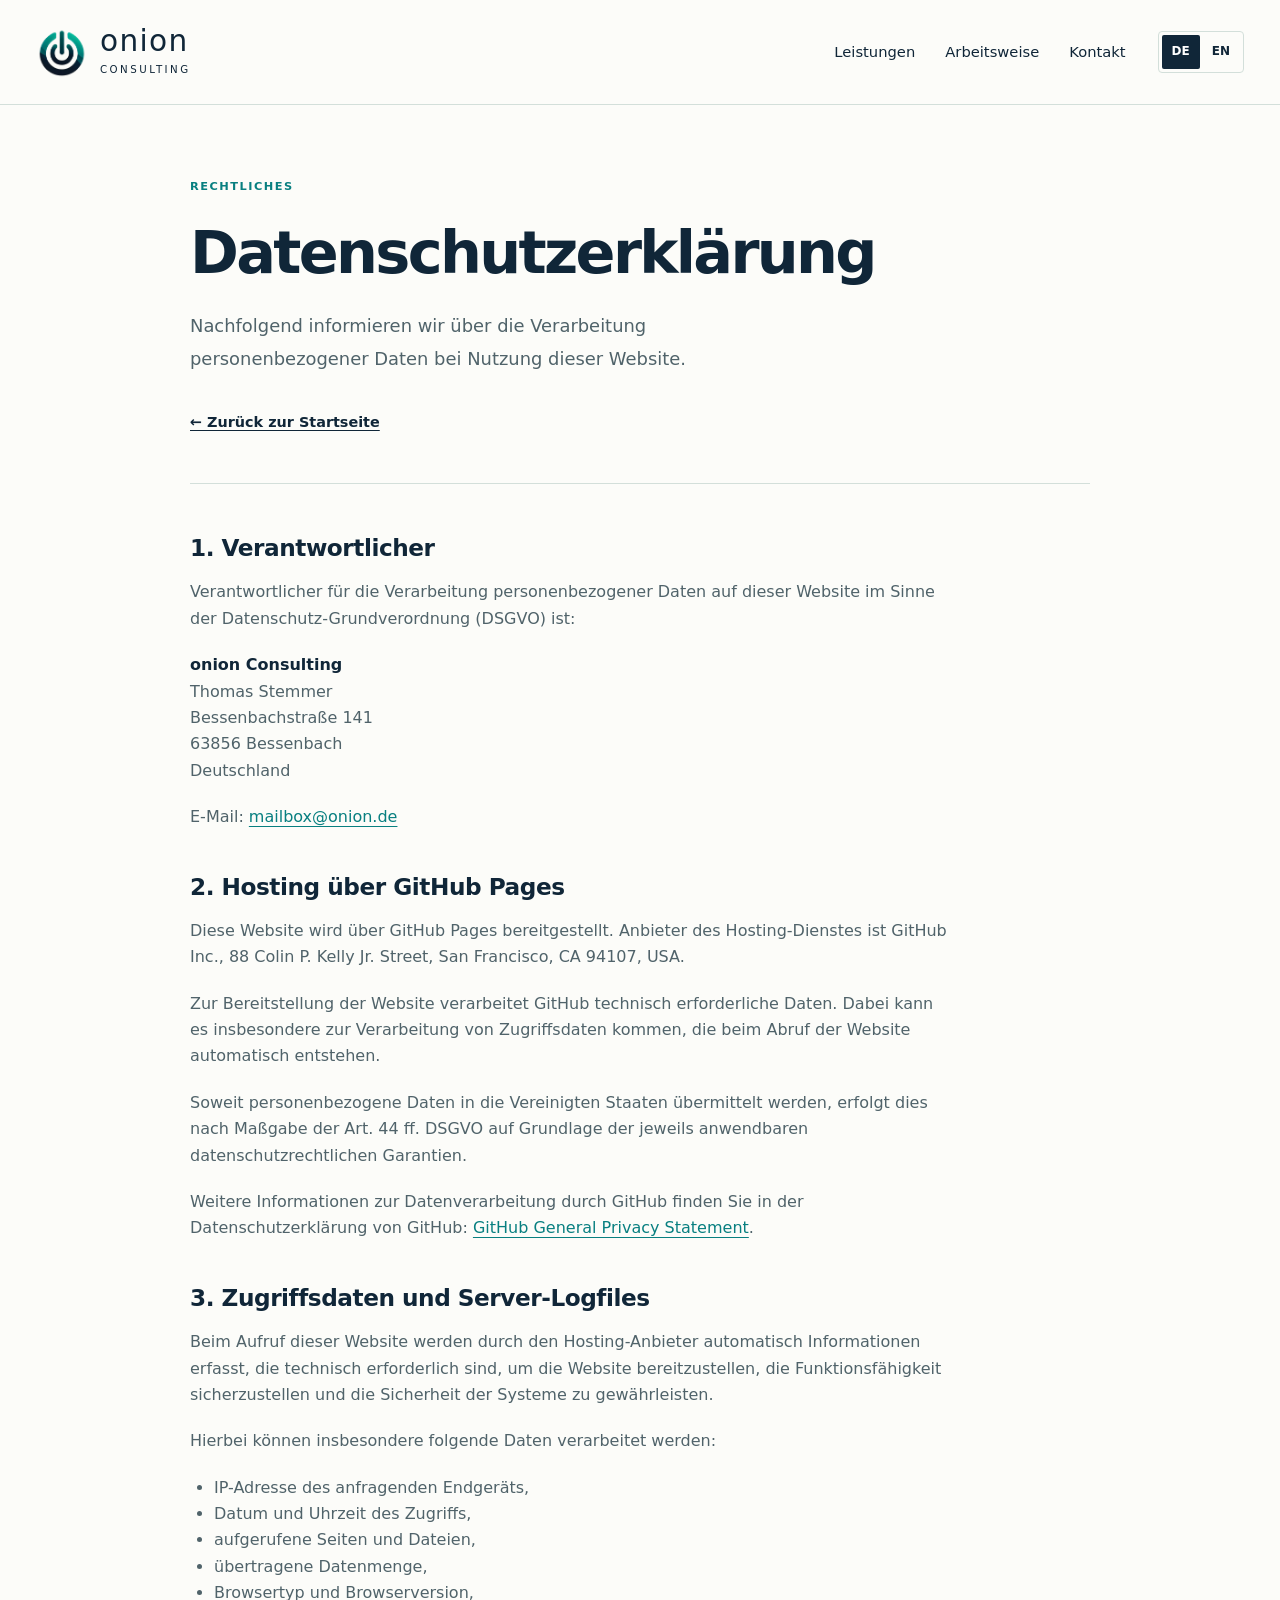
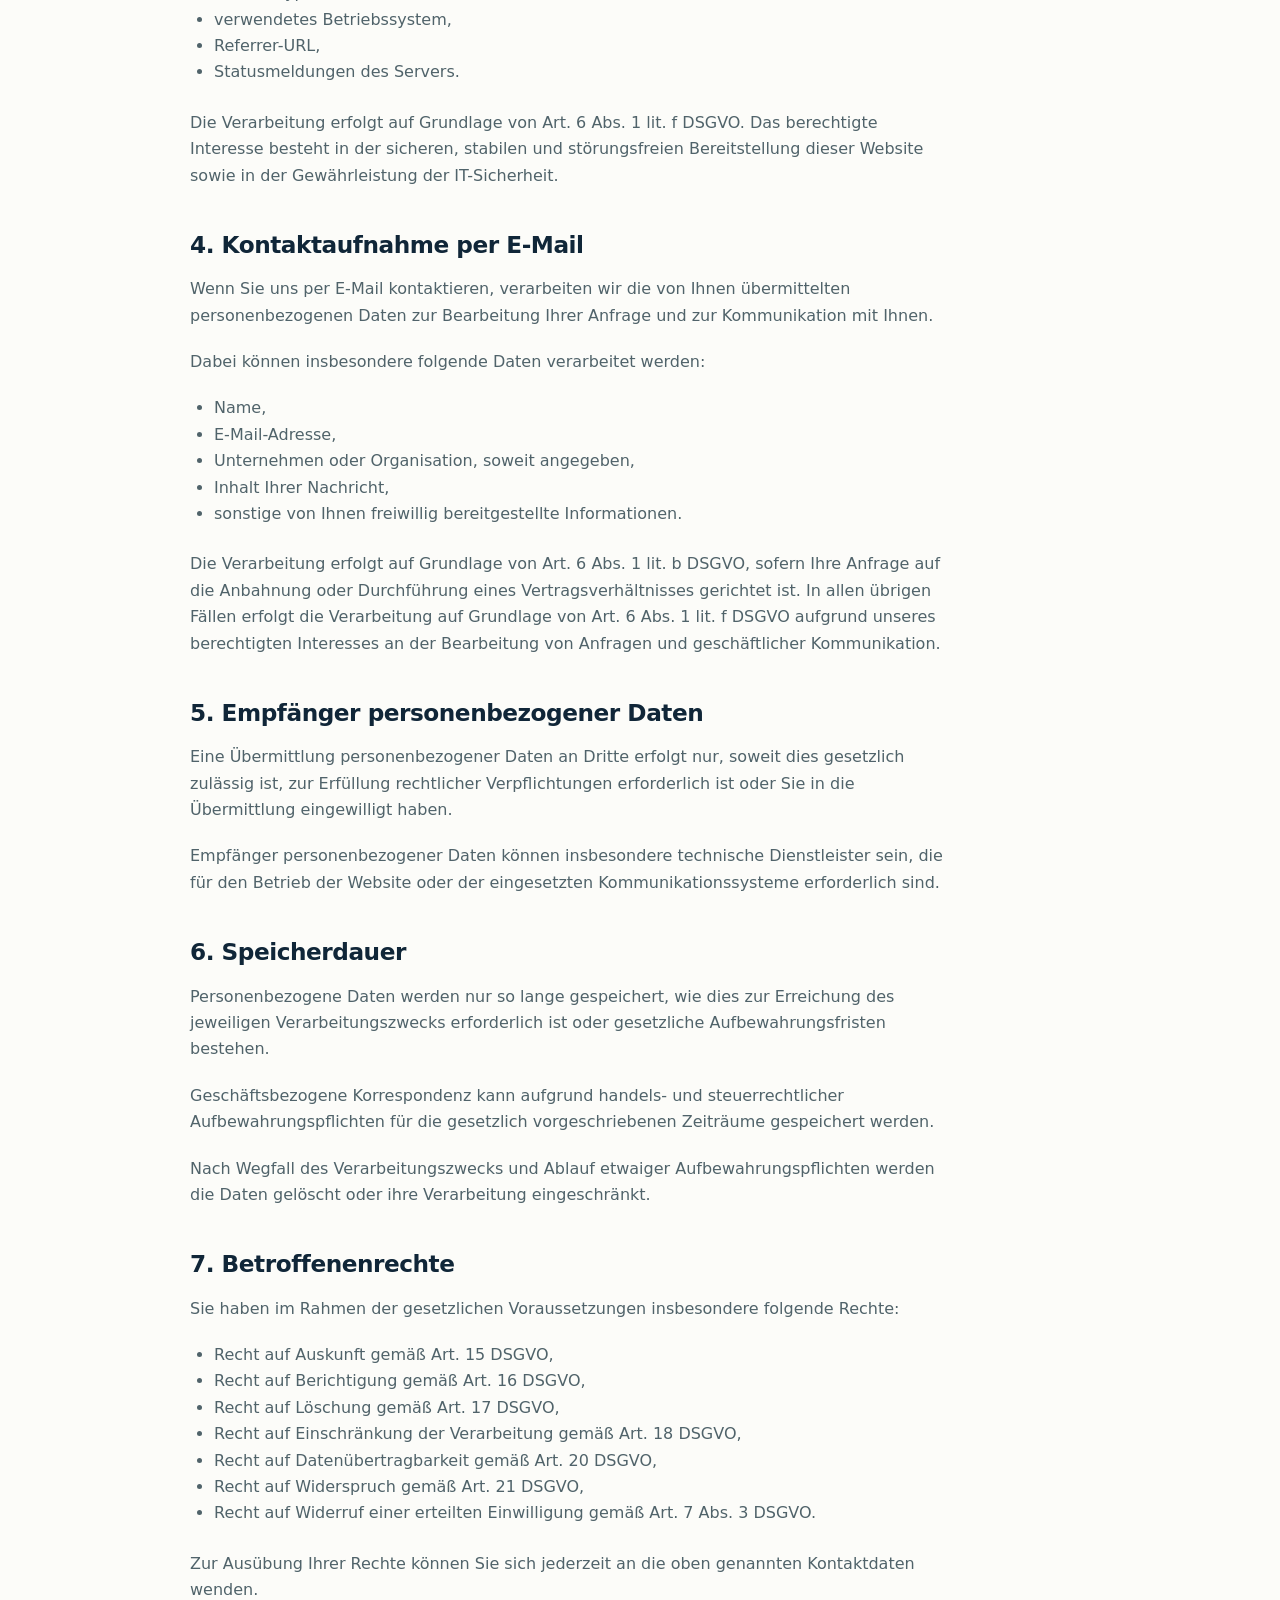
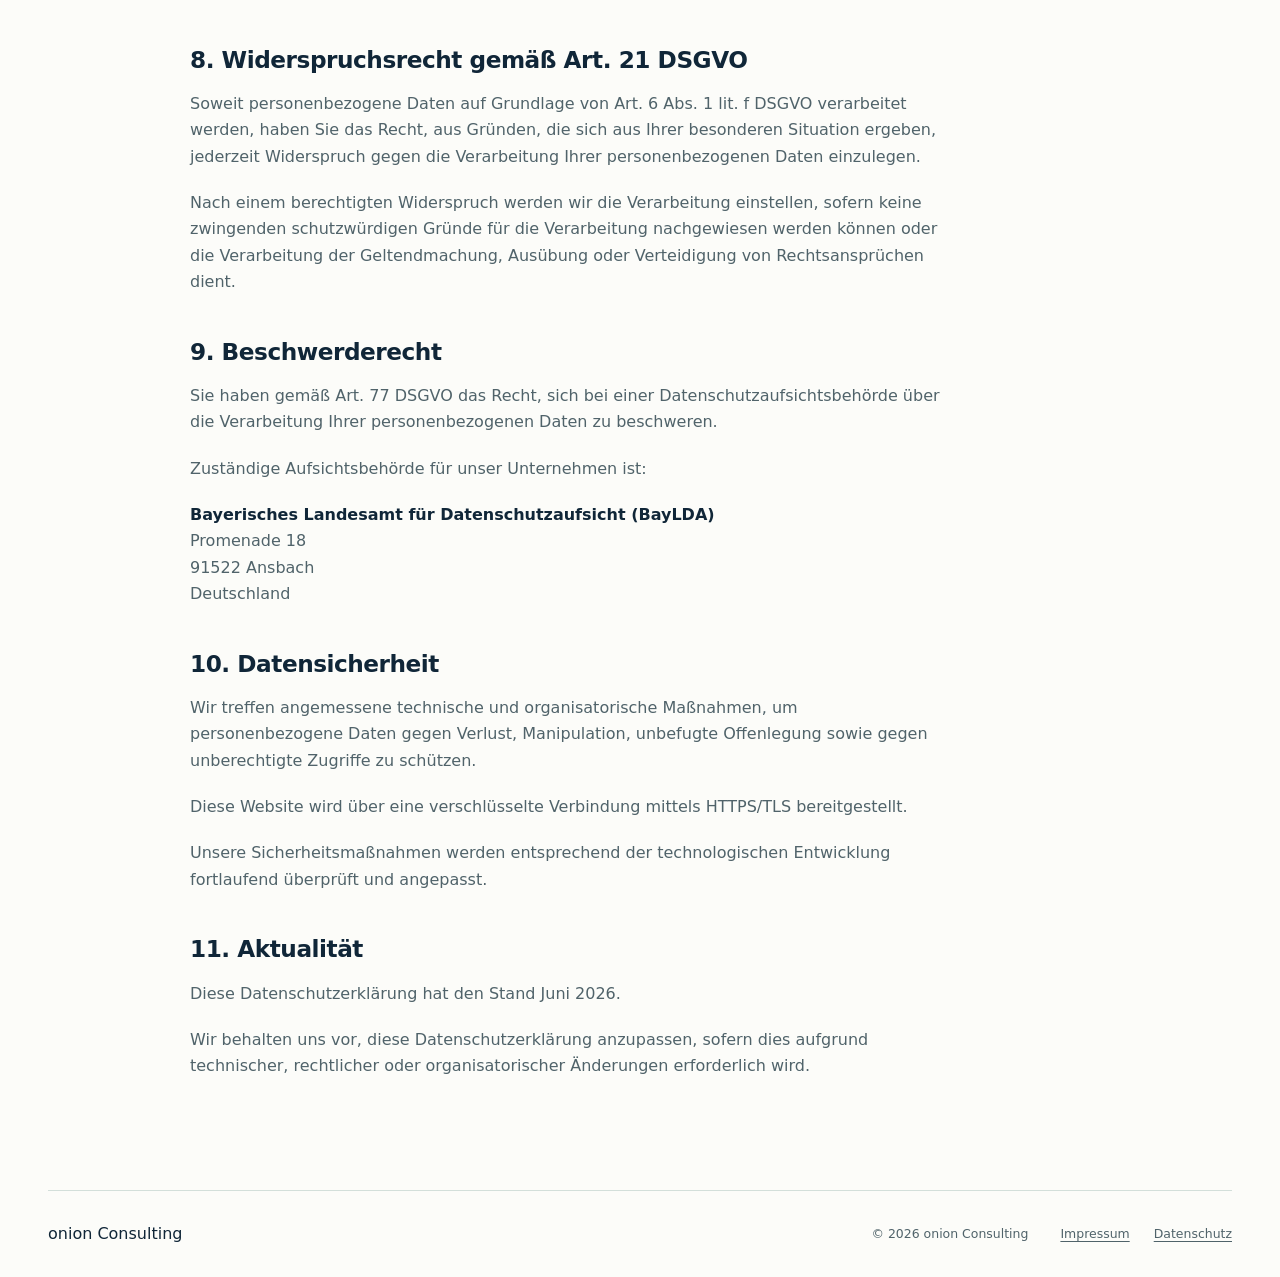
==== commit e1074f58: "Add bilingual German/English website and restrained brand refresh" ====
--- a/datenschutz.html
+++ b/datenschutz.html
@@ -3,37 +3,36 @@
 <head>
   <meta charset="utf-8">
   <meta name="viewport" content="width=device-width, initial-scale=1">
-  <title>Datenschutz | onion Consulting</title>
-  <meta name="description" content="Datenschutzerklärung der onion Consulting für die Nutzung dieser Website.">
+  <meta name="referrer" content="strict-origin-when-cross-origin">
+  <title>Datenschutzerklärung | onion Consulting</title>
+  <meta name="description" content="Nachfolgend informieren wir über die Verarbeitung personenbezogener Daten bei Nutzung dieser Website.">
+  <link rel="canonical" href="https://www.onion.de/de/datenschutz.html">
+  <link rel="alternate" hreflang="de" href="https://www.onion.de/de/datenschutz.html"><link rel="alternate" hreflang="en" href="https://www.onion.de/en/privacy.html"><link rel="alternate" hreflang="x-default" href="https://www.onion.de/de/datenschutz.html">
+  <meta property="og:type" content="website">
+  <meta property="og:site_name" content="onion Consulting">
+  <meta property="og:title" content="Datenschutzerklärung | onion Consulting">
+  <meta property="og:description" content="Nachfolgend informieren wir über die Verarbeitung personenbezogener Daten bei Nutzung dieser Website.">
+  <meta property="og:url" content="https://www.onion.de/de/datenschutz.html">
+  <meta property="og:locale" content="de_DE">
+  <meta property="og:locale:alternate" content="en_GB">
+  <meta property="og:image" content="https://www.onion.de/assets/onion-2026.png">
+  <meta property="og:image:alt" content="onion Consulting">
+  <link rel="icon" href="favicon.ico">
   <link rel="stylesheet" href="assets/styles.css">
+  <script src="assets/main.js" defer></script>
 </head>
 <body>
-  <header class="site-header">
-    <nav class="nav" aria-label="Hauptnavigation">
-      <a class="brand" href="index.html" aria-label="onion Consulting Startseite">
-        <span class="brand-mark">o</span><span>onion Consulting</span>
-      </a>
-      <div class="nav-links" id="nav-links">
-        <a href="index.html#leistungen">Leistungen</a>
-        <a href="index.html#ansatz">Ansatz</a>
-        <a href="index.html#kontakt">Kontakt</a>
-      </div>
-    </nav>
-  </header>
-
-  <main>
-    <section class="section">
-      <p class="eyebrow">Datenschutz</p>
-      <h1>Datenschutzerklärung</h1>
-      <p class="lead">Nachfolgend informieren wir über die Verarbeitung personenbezogener Daten bei Nutzung dieser Website.</p>
-      <div class="hero-actions">
-        <a class="button secondary" href="index.html">← Zurück zur Startseite</a>
-      </div>
-    </section>
-
-    <section class="section">
-      <article class="card" style="min-height:auto; max-width: 900px; margin: 0 auto;">
-        <h2>1. Verantwortlicher</h2>
+  <a class="skip-link" href="#main">Zum Inhalt</a>
+  <header class="site-header"><div class="nav-wrap">
+    <a class="brand" href="de/index.html" aria-label="onion Consulting · Startseite">
+      <img src="assets/onion-logo-2026.png" width="52" height="52" alt="" fetchpriority="high">
+      <span class="wordmark">onion<span>Consulting</span></span>
+    </a>
+    <nav class="nav-links" id="nav-links" aria-label="Hauptnavigation"><a href="de/index.html#leistungen">Leistungen</a><a href="de/index.html#ansatz">Arbeitsweise</a><a href="de/index.html#kontakt">Kontakt</a></nav>
+    <div class="nav-tools"><nav class="language-switch" aria-label="Sprache wählen"><a href="de/datenschutz.html" lang="de" hreflang="de" data-language="de" aria-label="Deutsch" aria-current="true">DE</a><a href="en/privacy.html" lang="en" hreflang="en" data-language="en" aria-label="English">EN</a></nav>
+    <button class="nav-toggle" type="button" aria-expanded="false" aria-controls="nav-links">Menü<span aria-hidden="true"> +</span></button></div>
+  </div></header>
+  <main class="legal-main wrap" id="main" tabindex="-1"><div class="legal-heading"><p class="eyebrow">Rechtliches</p><h1>Datenschutzerklärung</h1><p class="lead">Nachfolgend informieren wir über die Verarbeitung personenbezogener Daten bei Nutzung dieser Website.</p><a class="text-link" href="de/index.html">← Zurück zur Startseite</a></div><article class="prose" aria-label="Datenschutzerklärung"><h2>1. Verantwortlicher</h2>
         <p>Verantwortlicher für die Verarbeitung personenbezogener Daten auf dieser Website im Sinne der Datenschutz-Grundverordnung (DSGVO) ist:</p>
         <p><strong>onion Consulting</strong><br>
         Thomas Stemmer<br>
@@ -116,18 +115,10 @@
 
         <h2>11. Aktualität</h2>
         <p>Diese Datenschutzerklärung hat den Stand Juni 2026.</p>
-        <p>Wir behalten uns vor, diese Datenschutzerklärung anzupassen, sofern dies aufgrund technischer, rechtlicher oder organisatorischer Änderungen erforderlich wird.</p>
-
-        <div class="hero-actions">
-          <a class="button secondary" href="index.html">← Zurück zur Startseite</a>
-        </div>
-      </article>
-    </section>
-  </main>
-
-  <footer class="footer">
-    <span>© 2026 onion Consulting</span>
-    <span><a href="impressum.html">Impressum</a> · <a href="datenschutz.html">Datenschutz</a></span>
-  </footer>
+        <p>Wir behalten uns vor, diese Datenschutzerklärung anzupassen, sofern dies aufgrund technischer, rechtlicher oder organisatorischer Änderungen erforderlich wird.</p></article></main>
+  <footer class="footer wrap"><a class="footer-brand" href="de/index.html">onion Consulting</a>
+      <p>© <span data-year>2026</span> onion Consulting</p>
+      <nav aria-label="Rechtliches"><a href="de/impressum.html">Impressum</a><a href="de/datenschutz.html">Datenschutz</a></nav>
+    </footer>
 </body>
 </html>
--- a/assets/styles.css
+++ b/assets/styles.css
@@ -1,265 +1,182 @@
 :root {
-  --bg: #0b1020;
-  --panel: #111a33;
-  --header: #2F6B57;
-  --text: #f4f7fb;
-  --muted: #d9e4df;
-  --accent: #8ddfcb;
-  --accent-dark: #48bba5;
-  --line: rgba(255,255,255,.16);
-  --shadow: 0 20px 60px rgba(0,0,0,.35);
-  font-family: Inter, ui-sans-serif, system-ui, -apple-system, BlinkMacSystemFont, "Segoe UI", sans-serif;
+  --navy: #102638;
+  --teal: #087f80;
+  --mint: #bce8dd;
+  --paper: #fcfcf9;
+  --soft: #edf4f1;
+  --muted: #50636a;
+  --line: #d3dfda;
+  font-family: ui-sans-serif, system-ui, -apple-system, BlinkMacSystemFont, "Segoe UI", sans-serif;
+  color: var(--navy);
+  background: var(--paper);
+  font-synthesis: none;
+  text-rendering: optimizeLegibility;
+  line-height: 1.65;
 }
-
 * { box-sizing: border-box; }
-html { scroll-behavior: smooth; }
-
-body {
-  margin: 0;
-  color: var(--text);
-  background: radial-gradient(circle at 15% 10%, #1f3765 0, transparent 35%), var(--bg);
-  line-height: 1.6;
+html { scroll-behavior: smooth; scroll-padding-top: 120px; }
+body { margin: 0; }
+a { color: inherit; text-underline-offset: .22em; }
+button { font: inherit; }
+img { max-width: 100%; height: auto; display: block; }
+p { margin: 0 0 1.25rem; }
+h1, h2, h3 { margin: 0; font-weight: 570; }
+h1, h2 { line-height: 1.13; letter-spacing: -.045em; text-wrap: balance; }
+h1 { font-size: clamp(2.4rem, 4.6vw, 4.4rem); }
+h2 { font-size: clamp(2rem, 3.2vw, 3.05rem); }
+h3 { font-size: 1.35rem; line-height: 1.3; letter-spacing: -.02em; }
+em { font-style: normal; color: var(--teal); }
+:focus-visible { outline: 3px solid var(--teal); outline-offset: 5px; border-radius: 2px; }
+main:focus { outline: none; }
+.wrap { width: min(1240px, calc(100% - 96px)); margin-inline: auto; }
+.skip-link { position: fixed; left: 24px; top: -100px; z-index: 50; background: var(--navy); color: white; padding: 12px 20px; }
+.skip-link:focus { top: 12px; }
+.site-header { position: sticky; top: 0; z-index: 20; background: var(--paper); border-bottom: 1px solid var(--line); }
+.nav-wrap { width: min(1344px, calc(100% - 72px)); margin: auto; min-height: 104px; display: flex; align-items: center; gap: 32px; }
+.brand { display: inline-flex; align-items: center; gap: 12px; text-decoration: none; margin-right: auto; flex-shrink: 0; }
+.brand img { width: 52px; height: 52px; }
+.wordmark { font-size: 1.85rem; line-height: 1; letter-spacing: .045em; font-weight: 450; }
+.wordmark > span { display: block; font-size: .64rem; line-height: 1.6; text-transform: uppercase; letter-spacing: .24em; padding-top: 4px; }
+.nav-links { display: flex; gap: 30px; align-items: center; }
+.nav-links a { text-decoration: none; font-size: .92rem; padding-block: 10px; }
+.nav-links a:hover, .text-link:hover, .footer a:hover { color: var(--teal); }
+.nav-tools { display: flex; align-items: center; gap: 18px; }
+.language-switch { display: flex; gap: 2px; border: 1px solid var(--line); padding: 3px; border-radius: 4px; }
+.language-switch a { font-size: .75rem; font-weight: 650; text-decoration: none; padding: 7px 10px; border-radius: 2px; min-height: 34px; }
+.language-switch a[aria-current] { background: var(--navy); color: white; }
+.language-switch a:not([aria-current]):hover { background: var(--soft); }
+.nav-toggle { display: none; }
+.eyebrow { font-size: .71rem; text-transform: uppercase; letter-spacing: .13em; color: var(--teal); font-weight: 700; margin-bottom: 24px; }
+.hero { padding-block: 86px 96px; display: grid; grid-template-columns: minmax(0, 1.6fr) minmax(280px, .8fr); gap: 68px; align-items: center; }
+.hero h1 { margin-bottom: 30px; }
+.lead { color: var(--muted); font-size: 1.12rem; max-width: 640px; line-height: 1.8; }
+.hero-actions { display: flex; gap: 28px; align-items: center; flex-wrap: wrap; margin-top: 32px; }
+.button { display: inline-flex; gap: 28px; justify-content: space-between; align-items: center; padding: 13px 22px; min-height: 50px; font-size: .91rem; font-weight: 650; text-decoration: none; border-radius: 3px; }
+.primary { background: var(--teal); color: white; }
+.primary:hover { background: #066b6c; }
+.text-link { font-size: .9rem; font-weight: 600; }
+.text-link span { margin-left: 8px; }
+.focus-panel { background: var(--soft); align-self: stretch; display: flex; flex-direction: column; justify-content: space-between; border: 1px solid var(--line); border-radius: 4px; }
+.focus-art { min-height: 240px; display: grid; place-items: center; border-bottom: 1px solid var(--line); padding: 32px; background: radial-gradient(circle at center, #d9ece4, var(--soft) 70%); }
+.focus-art img { width: 176px; height: 176px; }
+.focus-copy { padding: 32px; }
+.focus-copy .eyebrow { margin-bottom: 12px; }
+.focus-copy h2 { font-size: 1.5rem; letter-spacing: -.03em; }
+.focus-copy ul { list-style: none; margin: 22px 0 0; padding: 0; font-size: .87rem; color: var(--muted); }
+.focus-copy li { padding: 8px 0; border-top: 1px solid var(--line); }
+.focus-copy li::before { content: '↗'; margin-right: 12px; color: var(--teal); }
+.section-inner { padding-block: 90px; }
+.section-heading { max-width: 760px; margin-bottom: 52px; }
+.services-section { border-top: 1px solid var(--line); }
+.services-grid { display: grid; grid-template-columns: 1fr 1fr; column-gap: 64px; row-gap: 44px; }
+.service { display: grid; grid-template-columns: 32px minmax(0, 1fr); gap: 20px; border-top: 1px solid var(--line); padding-top: 26px; }
+.service-number { color: var(--teal); font-size: .75rem; font-weight: 650; padding-top: 4px; }
+.service h3 { margin-bottom: 14px; }
+.service p { color: var(--muted); font-size: .97rem; margin-bottom: 0; }
+.approach-section { background: var(--navy); color: var(--paper); }
+.approach-grid { display: grid; grid-template-columns: .9fr 1.1fr; gap: 96px; }
+.approach-section .eyebrow { color: var(--mint); }
+.approach-grid .section-heading { margin: 0; }
+.steps { list-style: none; padding: 0; margin: 0; }
+.steps li { display: grid; grid-template-columns: 38px 1fr; gap: 22px; padding: 24px 0; border-top: 1px solid #4a5b66; }
+.steps li:first-child { padding-top: 0; border-top: 0; }
+.step-number { color: var(--mint); font-size: .8rem; padding-top: 4px; }
+.steps h3 { margin-bottom: 8px; }
+.steps p { color: #d0dddc; font-size: .97rem; margin-bottom: 0; }
+.approach-section :focus-visible { outline-color: var(--mint); }
+.contact-section { padding-block: 96px; display: grid; grid-template-columns: 1.3fr .7fr; gap: 96px; align-items: end; }
+.contact-section h2 { font-size: clamp(1.8rem, 2.8vw, 2.65rem); margin-bottom: 22px; }
+.contact-section p:not(.eyebrow) { color: var(--muted); margin: 0; }
+.contact-email { font-size: clamp(1.2rem, 2vw, 1.6rem); letter-spacing: -.02em; text-decoration: none; border-bottom: 1px solid var(--teal); padding-bottom: 14px; color: var(--teal); overflow-wrap: anywhere; }
+.contact-email > span { display: flex; justify-content: space-between; font-size: .77rem; text-transform: uppercase; letter-spacing: .12em; font-weight: 650; margin-bottom: 12px; }
+.footer { padding-block: 30px; border-top: 1px solid var(--line); display: flex; align-items: center; gap: 32px; flex-wrap: wrap; font-size: .78rem; color: var(--muted); }
+.footer-brand { color: var(--navy); font-size: 1rem; text-decoration: none; margin-right: auto; }
+.footer p { margin: 0; }
+.footer nav { display: flex; gap: 24px; }
+.legal-main { padding-block: 72px 90px; max-width: 900px; }
+.legal-heading { padding-bottom: 48px; border-bottom: 1px solid var(--line); margin-bottom: 48px; }
+.legal-heading h1 { margin-bottom: 24px; overflow-wrap: anywhere; }
+.legal-heading .text-link { display: inline-block; margin-top: 16px; }
+.prose { max-width: 760px; }
+.prose h2 { font-size: 1.45rem; line-height: 1.35; letter-spacing: -.02em; margin-block: 40px 16px; }
+.prose h2:first-child { margin-top: 0; }
+.prose p, .prose li { color: var(--muted); }
+.prose strong { color: var(--navy); }
+.prose a { color: var(--teal); overflow-wrap: anywhere; }
+.prose ul { padding-left: 24px; margin-block: 12px 24px; }
+@media (max-width: 1100px) {
+  .wrap { width: calc(100% - 64px); }
+  .hero { gap: 36px; grid-template-columns: minmax(0, 1.4fr) minmax(260px, .8fr); padding-block: 64px; }
+  .hero h1 { font-size: clamp(2.4rem, 4.5vw, 3.7rem); }
+  .focus-copy { padding: 24px; }
+  .approach-grid, .contact-section { gap: 56px; }
 }
-
-a { color: inherit; }
-
-.site-header {
-  position: sticky;
-  top: 0;
-  z-index: 10;
-  background: var(--header);
-  border-bottom: 1px solid var(--line);
+@media (max-width: 760px) {
+  html { scroll-padding-top: 100px; }
+  .wrap { width: calc(100% - 40px); }
+  .nav-wrap { width: calc(100% - 32px); min-height: 84px; gap: 12px; flex-wrap: wrap; padding-block: 14px; }
+  .brand { gap: 8px; }
+  .brand img { width: 42px; height: 42px; }
+  .wordmark { font-size: 1.5rem; }
+  .wordmark > span { font-size: .52rem; }
+  .nav-tools { gap: 10px; }
+  .language-switch a { padding: 7px 8px; }
+  .nav-links { order: 3; width: 100%; gap: 24px; flex-wrap: wrap; }
+  .js .nav-toggle { display: block; background: transparent; border: 1px solid var(--line); border-radius: 3px; min-height: 42px; padding: 6px 10px; font-size: .8rem; color: var(--navy); }
+  .js .nav-links { display: none; }
+  .js .nav-links.open { display: flex; padding-block: 8px; }
+  .hero { grid-template-columns: 1fr; padding-block: 48px 56px; gap: 42px; }
+  .hero h1 { font-size: clamp(2.35rem, 6.5vw, 3.7rem); }
+  .eyebrow { font-size: .65rem; margin-bottom: 20px; }
+  .lead { font-size: 1.03rem; line-height: 1.75; }
+  .hero-actions { gap: 22px; }
+  .focus-panel { flex-direction: row; align-items: stretch; }
+  .focus-art { min-height: 0; width: 30%; padding: 20px; border-bottom: 0; border-right: 1px solid var(--line); }
+  .focus-art img { width: 100%; height: auto; }
+  .focus-copy { width: 70%; }
+  .focus-copy h2 { font-size: 1.35rem; }
+  .focus-copy ul { margin-top: 18px; font-size: .8rem; }
+  .section-inner { padding-block: 56px; }
+  .section-heading { margin-bottom: 36px; }
+  .services-grid { column-gap: 32px; row-gap: 32px; }
+  .service { grid-template-columns: 1fr; gap: 12px; }
+  .service h3 { font-size: 1.2rem; }
+  .approach-grid { grid-template-columns: 1fr; gap: 36px; }
+  .contact-section { grid-template-columns: 1fr; gap: 32px; padding-block: 56px; }
+  .contact-email { max-width: 420px; font-size: 1.5rem; }
+  .footer { gap: 18px; }
+  .footer-brand { width: 100%; }
+  .footer p { margin-right: auto; }
+  .legal-main { padding-block: 48px 56px; }
 }
-
-.nav {
-  max-width: 1120px;
-  margin: 0 auto;
-  padding: 18px 24px;
-  display: flex;
-  align-items: center;
-  justify-content: space-between;
+@media (max-width: 480px) {
+  .services-grid { grid-template-columns: 1fr; }
+  .service { grid-template-columns: 24px 1fr; gap: 12px; }
+  .focus-art { padding: 14px; width: 27%; }
+  .focus-copy { width: 73%; padding: 22px 16px; }
+  .focus-copy h2 { font-size: 1.16rem; }
+  .focus-copy li::before { margin-right: 8px; }
+  .language-switch a { padding: 7px; }
+  .nav-tools { gap: 8px; }
+  .nav-toggle span { display: none; }
+  .footer { align-items: start; }
+  .footer p { width: 100%; }
 }
-
-.brand {
-  display: flex;
-  align-items: center;
-  gap: 14px;
-  text-decoration: none;
-  font-weight: 750;
+@media (max-width: 360px) {
+  .wordmark { font-size: 1.2rem; }
+  .brand img { width: 32px; height: 32px; }
+  .wordmark > span { font-size: .45rem; }
+  .nav-wrap { gap: 8px; }
+  .nav-tools { gap: 6px; }
+  .language-switch a { padding-inline: 6px; }
+  .hero h1 { font-size: 2.1rem; }
 }
-
-.logo-icon {
-  height: 56px;
-  width: 56px;
-  object-fit: contain;
-  display: block;
+@media (prefers-reduced-motion: reduce) { html { scroll-behavior: auto; } }
+@media print {
+  .site-header, .hero-actions, .footer nav, .skip-link { display: none; }
+  body, .approach-section { color: #000; background: #fff; }
+  .wrap { width: 100%; }
+  .hero, .section-inner, .contact-section, .legal-main { padding-block: 24px; }
+  .approach-section p, .approach-section .eyebrow, .step-number { color: #333; }
+  a { text-decoration: underline; }
 }
-
-.brand-text {
-  font-size: 1.35rem;
-  font-weight: 800;
-  color: #ffffff;
-  letter-spacing: -0.02em;
-}
-
-.nav-links {
-  display: flex;
-  gap: 24px;
-  color: #ffffff;
-  font-weight: 650;
-}
-
-.nav-links a {
-  text-decoration: none;
-  opacity: .9;
-}
-
-.nav-links a:hover {
-  opacity: 1;
-  color: var(--accent);
-}
-
-.nav-toggle { display: none; }
-
-.hero, .section {
-  max-width: 1120px;
-  margin: 0 auto;
-  padding: 92px 24px;
-}
-
-.hero {
-  display: grid;
-  grid-template-columns: minmax(0, 1fr) 340px;
-  gap: 56px;
-  align-items: center;
-}
-
-.eyebrow {
-  color: var(--accent);
-  text-transform: uppercase;
-  letter-spacing: .16em;
-  font-size: .78rem;
-  font-weight: 800;
-}
-
-h1, h2, h3 {
-  line-height: 1.1;
-  margin: 0 0 20px;
-}
-
-h1 {
-  font-size: clamp(2.6rem, 6vw, 5.4rem);
-  letter-spacing: -.06em;
-}
-
-h2 {
-  font-size: clamp(2rem, 4vw, 3.2rem);
-  letter-spacing: -.04em;
-}
-
-h3 { font-size: 1.35rem; }
-
-.lead {
-  font-size: 1.25rem;
-  color: var(--muted);
-  max-width: 780px;
-}
-
-.hero-actions {
-  display: flex;
-  flex-wrap: wrap;
-  gap: 14px;
-  margin-top: 32px;
-}
-
-.button {
-  display: inline-flex;
-  align-items: center;
-  justify-content: center;
-  min-height: 48px;
-  padding: 0 20px;
-  border-radius: 999px;
-  font-weight: 750;
-  text-decoration: none;
-  border: 1px solid var(--line);
-}
-
-.primary {
-  background: var(--accent);
-  color: #071017;
-  border-color: var(--accent);
-}
-
-.primary:hover { background: var(--accent-dark); }
-
-.secondary { background: rgba(255,255,255,.06); }
-
-.hero-card, .card, .cta {
-  background: rgba(255,255,255,.06);
-  border: 1px solid var(--line);
-  border-radius: 28px;
-  box-shadow: var(--shadow);
-}
-
-.hero-card { padding: 28px; }
-
-.hero-card ul {
-  padding-left: 20px;
-  color: var(--muted);
-}
-
-.section-heading {
-  max-width: 760px;
-  margin-bottom: 34px;
-}
-
-.grid {
-  display: grid;
-  grid-template-columns: repeat(4, minmax(0, 1fr));
-  gap: 18px;
-}
-
-.card {
-  padding: 26px;
-  min-height: 250px;
-}
-
-.card p, .cta p { color: var(--muted); }
-
-.split {
-  display: grid;
-  grid-template-columns: .8fr 1.2fr;
-  gap: 48px;
-  align-items: start;
-}
-
-.steps {
-  display: grid;
-  gap: 16px;
-}
-
-.steps div {
-  display: grid;
-  grid-template-columns: 64px 1fr;
-  gap: 18px;
-  padding: 20px;
-  border-top: 1px solid var(--line);
-}
-
-.steps span {
-  color: var(--accent);
-  font-weight: 900;
-}
-
-.cta {
-  text-align: center;
-  padding: 56px 28px;
-}
-
-.footer {
-  max-width: 1120px;
-  margin: 0 auto;
-  padding: 28px 24px 56px;
-  display: flex;
-  gap: 18px;
-  justify-content: space-between;
-  color: var(--muted);
-  border-top: 1px solid var(--line);
-}
-
-.footer a { color: var(--muted); }
-
-@media (max-width: 900px) {
-  .hero, .split { grid-template-columns: 1fr; }
-  .grid { grid-template-columns: repeat(2, minmax(0, 1fr)); }
-}
-
-@media (max-width: 640px) {
-  .nav { align-items: flex-start; }
-
-  .nav-toggle {
-    display: inline-flex;
-    background: transparent;
-    color: var(--text);
-    border: 1px solid var(--line);
-    border-radius: 999px;
-    padding: 8px 12px;
-  }
-
-  .nav-links {
-    display: none;
-    position: absolute;
-    left: 24px;
-    right: 24px;
-    top: 86px;
-    padding: 18px;
-    flex-direction: column;
-    background: var(--header);
-    border: 1px solid var(--line);
-    border-radius: 18px;
-  }
-
-  .nav-links.open { display: flex; }
-  .grid { grid-template-columns: 1fr; }
-  .footer { flex-direction: column; }
-}
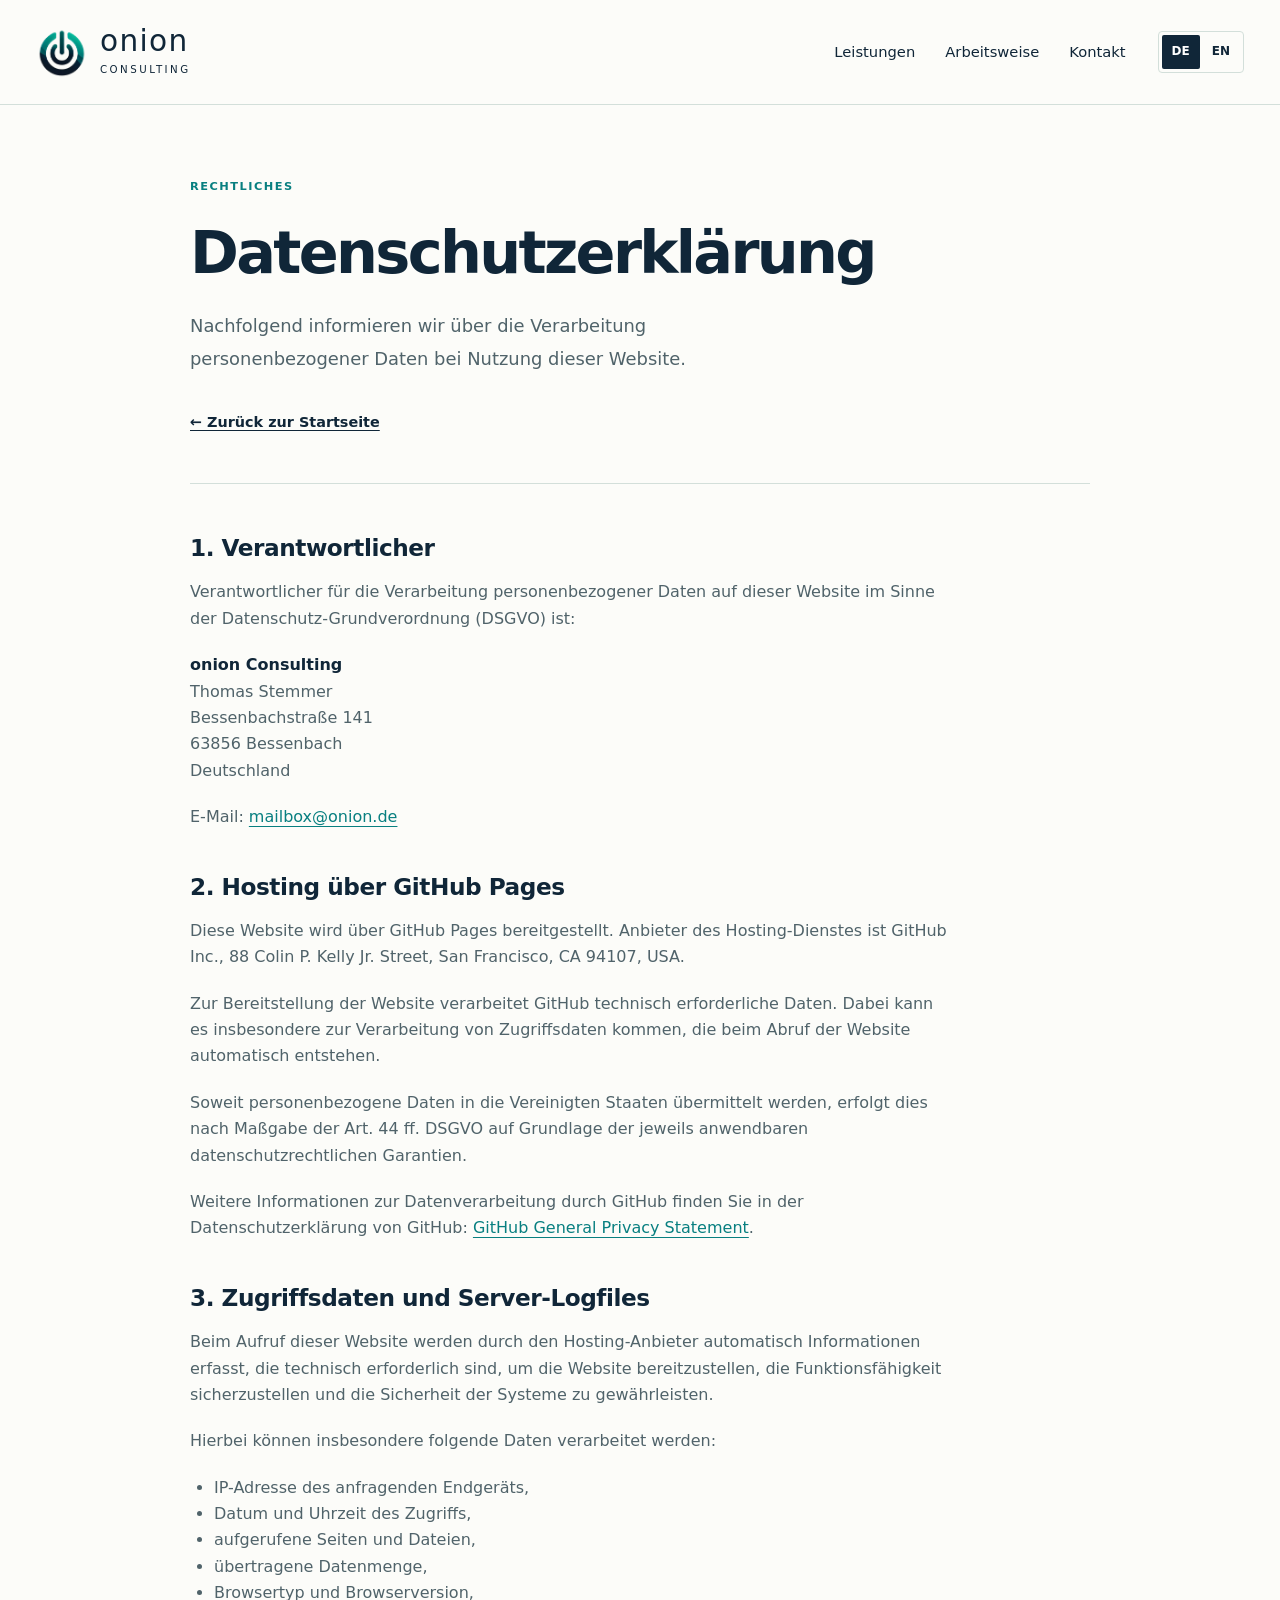
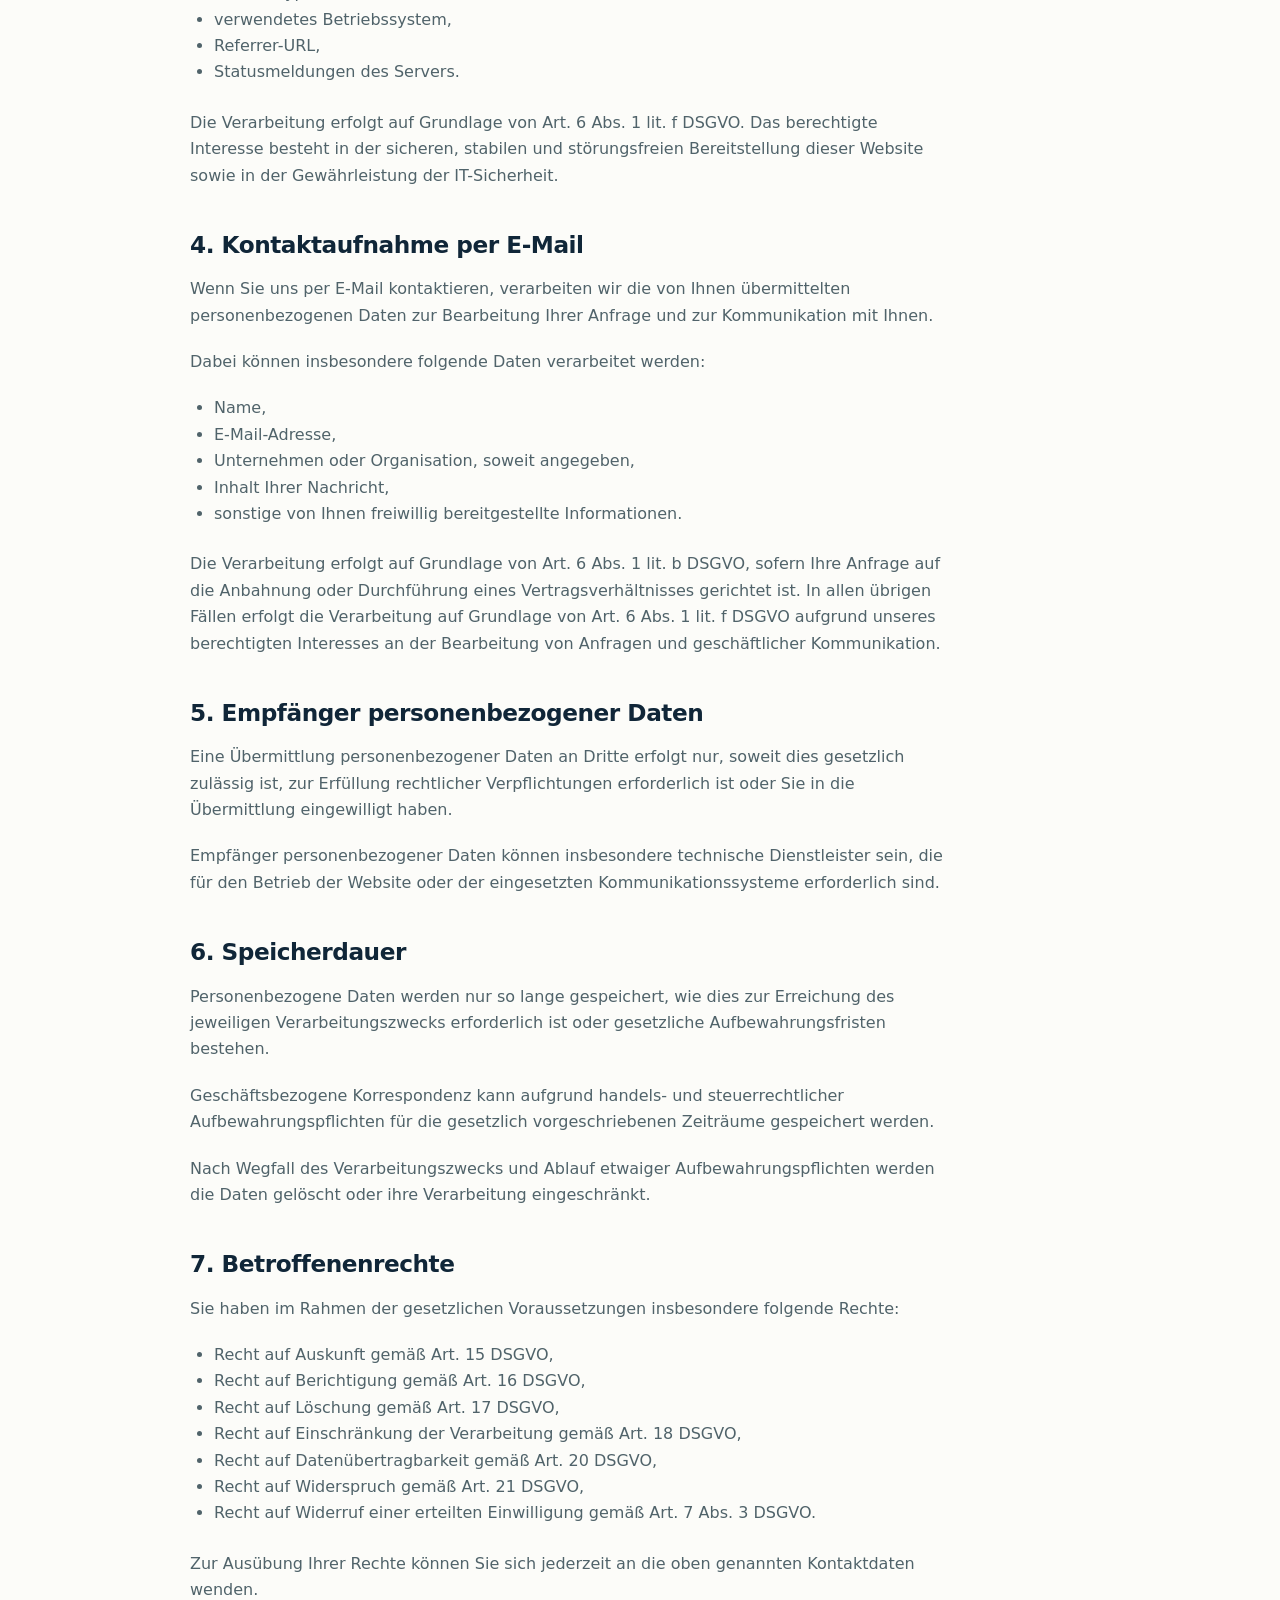
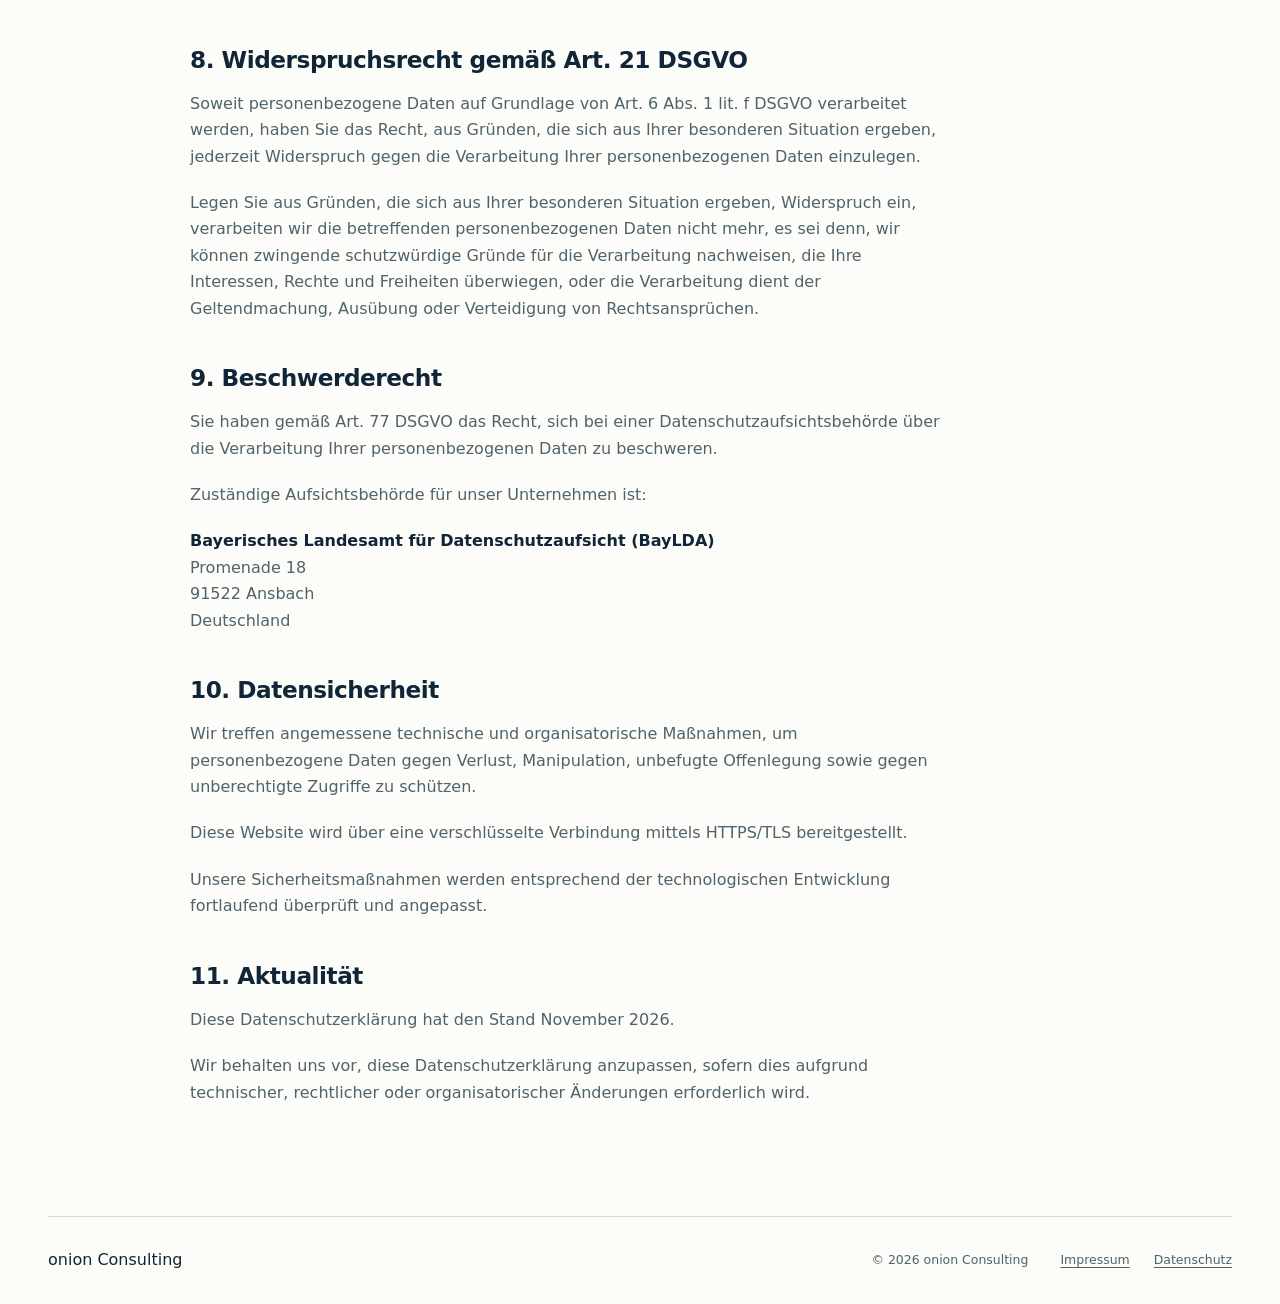
==== commit e5c65855: "Clarify GDPR objection rights for approved release" ====
--- a/datenschutz.html
+++ b/datenschutz.html
@@ -98,7 +98,7 @@
 
         <h2>8. Widerspruchsrecht gemäß Art. 21 DSGVO</h2>
         <p>Soweit personenbezogene Daten auf Grundlage von Art. 6 Abs. 1 lit. f DSGVO verarbeitet werden, haben Sie das Recht, aus Gründen, die sich aus Ihrer besonderen Situation ergeben, jederzeit Widerspruch gegen die Verarbeitung Ihrer personenbezogenen Daten einzulegen.</p>
-        <p>Nach einem berechtigten Widerspruch werden wir die Verarbeitung einstellen, sofern keine zwingenden schutzwürdigen Gründe für die Verarbeitung nachgewiesen werden können oder die Verarbeitung der Geltendmachung, Ausübung oder Verteidigung von Rechtsansprüchen dient.</p>
+        <p>Legen Sie aus Gründen, die sich aus Ihrer besonderen Situation ergeben, Widerspruch ein, verarbeiten wir die betreffenden personenbezogenen Daten nicht mehr, es sei denn, wir können zwingende schutzwürdige Gründe für die Verarbeitung nachweisen, die Ihre Interessen, Rechte und Freiheiten überwiegen, oder die Verarbeitung dient der Geltendmachung, Ausübung oder Verteidigung von Rechtsansprüchen.</p>
 
         <h2>9. Beschwerderecht</h2>
         <p>Sie haben gemäß Art. 77 DSGVO das Recht, sich bei einer Datenschutzaufsichtsbehörde über die Verarbeitung Ihrer personenbezogenen Daten zu beschweren.</p>
@@ -114,7 +114,7 @@
         <p>Unsere Sicherheitsmaßnahmen werden entsprechend der technologischen Entwicklung fortlaufend überprüft und angepasst.</p>
 
         <h2>11. Aktualität</h2>
-        <p>Diese Datenschutzerklärung hat den Stand Juni 2026.</p>
+        <p>Diese Datenschutzerklärung hat den Stand November 2026.</p>
         <p>Wir behalten uns vor, diese Datenschutzerklärung anzupassen, sofern dies aufgrund technischer, rechtlicher oder organisatorischer Änderungen erforderlich wird.</p></article></main>
   <footer class="footer wrap"><a class="footer-brand" href="de/index.html">onion Consulting</a>
       <p>© <span data-year>2026</span> onion Consulting</p>
